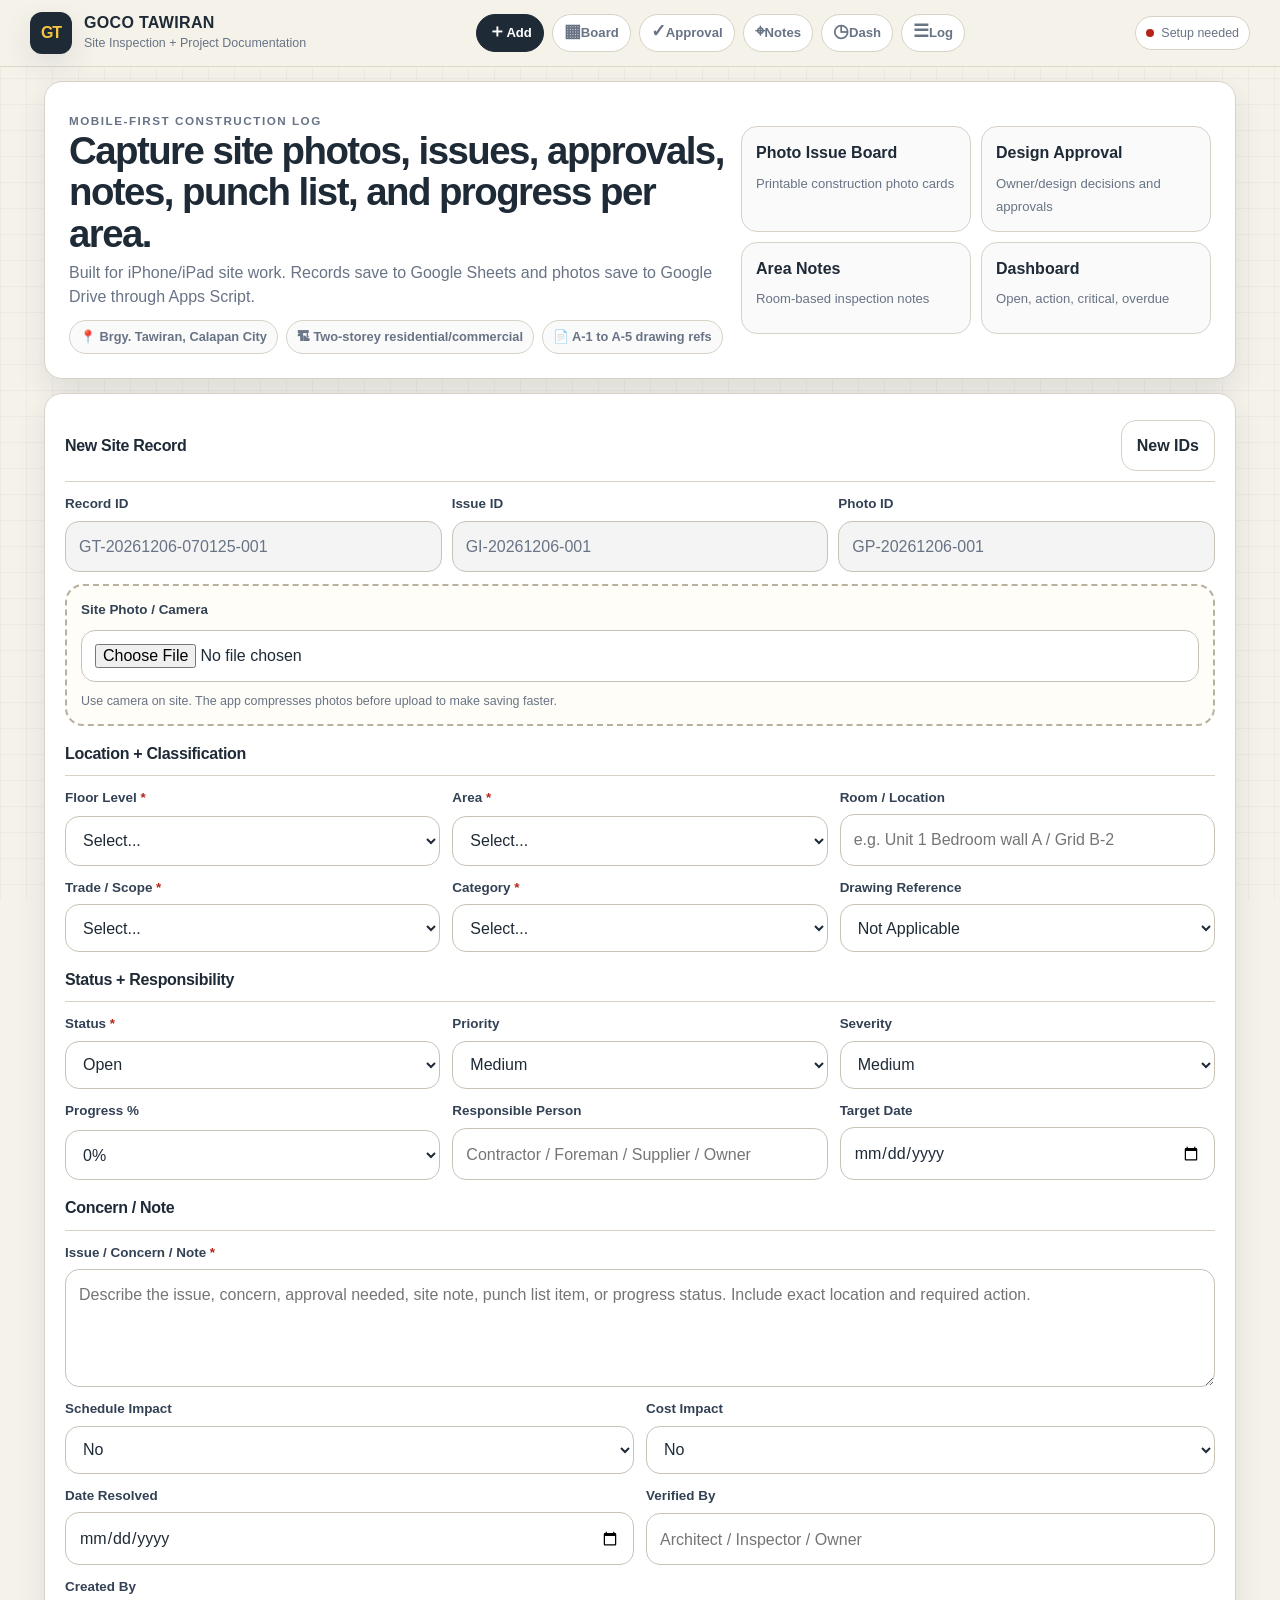
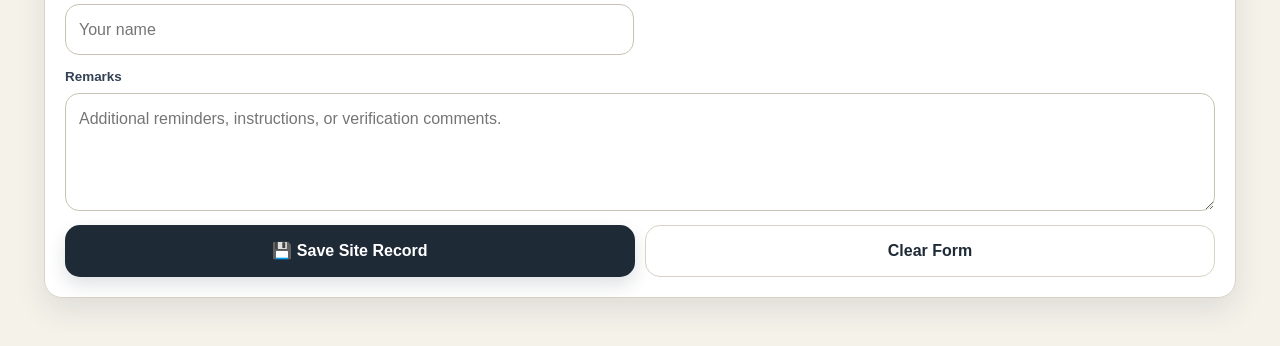
==== index.html @ 8602b025 "Add files via upload" ====
<!doctype html>
<html lang="en">
<head>
  <meta charset="utf-8">
  <meta name="viewport" content="width=device-width, initial-scale=1, viewport-fit=cover">
  <meta name="theme-color" content="#1f2a37">
  <title>GOCO TAWIRAN | Site Inspection</title>
  <link rel="manifest" href="manifest.json">
  <link rel="apple-touch-icon" href="icon-192.png">
  <link rel="stylesheet" href="style.css">
  <script defer src="config.js"></script>
  <script defer src="app.js"></script>
</head>
<body data-page="home">
  <div class="topbar">
    <div class="topbar-inner">
      <div class="brand-block">
        <div class="logo-mark">GT</div>
        <div>
          <h1 class="brand-title">GOCO TAWIRAN</h1>
          <p class="brand-subtitle">Site Inspection + Project Documentation</p>
        </div>
      </div>
      <nav class="desktop-nav" data-nav></nav>
      <div class="sync-pill" data-sync-pill><span class="sync-dot"></span><span data-sync-label>Checking</span></div>
    </div>
  </div>

  <main class="app-shell">
    <section class="hero-card">
      <div>
        <p class="hero-eyebrow">Mobile-first construction log</p>
        <h2>Capture site photos, issues, approvals, notes, punch list, and progress per area.</h2>
        <p>Built for iPhone/iPad site work. Records save to Google Sheets and photos save to Google Drive through Apps Script.</p>
        <div class="project-tags">
          <span class="tag">📍 Brgy. Tawiran, Calapan City</span>
          <span class="tag">🏗 Two-storey residential/commercial</span>
          <span class="tag">📄 A-1 to A-5 drawing refs</span>
        </div>
      </div>
      <div class="quick-actions">
        <a class="quick-card" href="board.html"><strong>Photo Issue Board</strong><span>Printable construction photo cards</span></a>
        <a class="quick-card" href="design-approval.html"><strong>Design Approval</strong><span>Owner/design decisions and approvals</span></a>
        <a class="quick-card" href="area-notes.html"><strong>Area Notes</strong><span>Room-based inspection notes</span></a>
        <a class="quick-card" href="dashboard.html"><strong>Dashboard</strong><span>Open, action, critical, overdue</span></a>
      </div>
    </section>

    <form id="inspectionForm" class="form-card" autocomplete="on">
      <div class="form-section-title">
        <h3>New Site Record</h3>
        <button type="button" class="btn secondary" id="refreshIdsBtn">New IDs</button>
      </div>

      <div class="id-grid">
        <div class="field">
          <label for="recordId">Record ID</label>
          <input id="recordId" name="Record ID" readonly>
        </div>
        <div class="field">
          <label for="issueId">Issue ID</label>
          <input id="issueId" name="Issue ID" readonly>
        </div>
        <div class="field">
          <label for="photoId">Photo ID</label>
          <input id="photoId" name="Photo ID" readonly>
        </div>
      </div>

      <div class="photo-box" style="margin-top:12px;">
        <div class="field photo-input-wrap">
          <label for="photoFile">Site Photo / Camera</label>
          <input id="photoFile" name="photoFile" type="file" accept="image/*" capture="environment">
          <div class="help-text">Use camera on site. The app compresses photos before upload to make saving faster.</div>
          <div class="photo-preview" id="photoPreview"></div>
        </div>
      </div>

      <div class="form-section-title" style="margin-top:16px;">
        <h3>Location + Classification</h3>
      </div>

      <div class="form-grid three">
        <div class="field">
          <label class="required" for="floorLevel">Floor Level</label>
          <select id="floorLevel" name="Floor Level" data-options="floorLevels" required></select>
        </div>
        <div class="field">
          <label class="required" for="area">Area</label>
          <select id="area" name="Area" data-options="areas" required></select>
        </div>
        <div class="field">
          <label for="roomLocation">Room / Location</label>
          <input id="roomLocation" name="Room / Location" placeholder="e.g. Unit 1 Bedroom wall A / Grid B-2">
        </div>
        <div class="field">
          <label class="required" for="tradeScope">Trade / Scope</label>
          <select id="tradeScope" name="Trade / Scope" data-options="trades" required></select>
        </div>
        <div class="field">
          <label class="required" for="category">Category</label>
          <select id="category" name="Category" data-options="categories" required></select>
        </div>
        <div class="field">
          <label for="drawingReference">Drawing Reference</label>
          <select id="drawingReference" name="Drawing Reference" data-options="drawingRefs"></select>
        </div>
      </div>

      <div class="form-section-title" style="margin-top:16px;">
        <h3>Status + Responsibility</h3>
      </div>

      <div class="form-grid three">
        <div class="field">
          <label class="required" for="status">Status</label>
          <select id="status" name="Status" data-options="statuses" required></select>
        </div>
        <div class="field">
          <label for="priority">Priority</label>
          <select id="priority" name="Priority" data-options="prioritySeverity"></select>
        </div>
        <div class="field">
          <label for="severity">Severity</label>
          <select id="severity" name="Severity" data-options="prioritySeverity"></select>
        </div>
        <div class="field">
          <label for="progressPercent">Progress %</label>
          <select id="progressPercent" name="Progress %" data-options="progress"></select>
        </div>
        <div class="field">
          <label for="responsiblePerson">Responsible Person</label>
          <input id="responsiblePerson" name="Responsible Person" placeholder="Contractor / Foreman / Supplier / Owner">
        </div>
        <div class="field">
          <label for="targetDate">Target Date</label>
          <input id="targetDate" name="Target Date" type="date">
        </div>
      </div>

      <div class="form-section-title" style="margin-top:16px;">
        <h3>Concern / Note</h3>
      </div>

      <div class="form-grid">
        <div class="field full">
          <label class="required" for="issueNote">Issue / Concern / Note</label>
          <textarea id="issueNote" name="Issue / Concern / Note" required placeholder="Describe the issue, concern, approval needed, site note, punch list item, or progress status. Include exact location and required action."></textarea>
        </div>
        <div class="field">
          <label for="scheduleImpact">Schedule Impact</label>
          <select id="scheduleImpact" name="Schedule Impact">
            <option value="No">No</option>
            <option value="Yes">Yes</option>
            <option value="Potential">Potential</option>
          </select>
        </div>
        <div class="field">
          <label for="costImpact">Cost Impact</label>
          <select id="costImpact" name="Cost Impact">
            <option value="No">No</option>
            <option value="Yes">Yes</option>
            <option value="Potential">Potential</option>
          </select>
        </div>
        <div class="field">
          <label for="dateResolved">Date Resolved</label>
          <input id="dateResolved" name="Date Resolved" type="date">
        </div>
        <div class="field">
          <label for="verifiedBy">Verified By</label>
          <input id="verifiedBy" name="Verified By" placeholder="Architect / Inspector / Owner">
        </div>
        <div class="field">
          <label for="createdBy">Created By</label>
          <input id="createdBy" name="Created By" placeholder="Your name">
        </div>
        <div class="field full">
          <label for="remarks">Remarks</label>
          <textarea id="remarks" name="Remarks" placeholder="Additional reminders, instructions, or verification comments."></textarea>
        </div>
      </div>

      <div class="button-row">
        <button id="saveBtn" class="btn" type="submit">💾 Save Site Record</button>
        <button id="resetBtn" class="btn secondary" type="button">Clear Form</button>
      </div>

      <div id="formNotice" class="notice"></div>
    </form>
  </main>

  <nav class="bottom-nav" data-bottom-nav></nav>
</body>
</html>
---- style.css ----
:root {
  --bg: #f5f2ea;
  --panel: #ffffff;
  --panel-2: #fafafa;
  --text: #1f2a37;
  --muted: #687385;
  --line: #d7d2c5;
  --brand: #1f2a37;
  --brand-2: #334155;
  --accent: #f5c542;
  --danger: #b42318;
  --warning: #b54708;
  --success: #027a48;
  --info: #175cd3;
  --shadow: 0 12px 30px rgba(31, 42, 55, 0.10);
  --radius: 18px;
}

* { box-sizing: border-box; }

html { scroll-behavior: smooth; }

body {
  margin: 0;
  font-family: -apple-system, BlinkMacSystemFont, "Segoe UI", Roboto, Arial, sans-serif;
  background: var(--bg);
  color: var(--text);
  line-height: 1.45;
  -webkit-font-smoothing: antialiased;
}

body::before {
  content: "";
  position: fixed;
  inset: 0;
  pointer-events: none;
  background:
    linear-gradient(rgba(31, 42, 55, 0.035) 1px, transparent 1px),
    linear-gradient(90deg, rgba(31, 42, 55, 0.035) 1px, transparent 1px);
  background-size: 26px 26px;
  z-index: -1;
}

a { color: inherit; }

.app-shell {
  max-width: 1220px;
  margin: 0 auto;
  padding: 14px 14px 92px;
}

.topbar {
  position: sticky;
  top: 0;
  z-index: 10;
  margin: -14px -14px 14px;
  padding: 12px 14px;
  background: rgba(245, 242, 234, 0.92);
  backdrop-filter: blur(18px);
  border-bottom: 1px solid rgba(215, 210, 197, 0.8);
}

.topbar-inner {
  max-width: 1220px;
  margin: 0 auto;
  display: flex;
  align-items: center;
  justify-content: space-between;
  gap: 12px;
}

.brand-block {
  display: flex;
  align-items: center;
  gap: 12px;
  min-width: 0;
}

.logo-mark {
  width: 42px;
  height: 42px;
  border-radius: 12px;
  background: var(--brand);
  color: var(--accent);
  display: grid;
  place-items: center;
  font-weight: 900;
  letter-spacing: -1px;
  box-shadow: var(--shadow);
  flex: 0 0 auto;
}

.brand-title {
  margin: 0;
  font-size: 1rem;
  line-height: 1.1;
  letter-spacing: 0.02em;
}

.brand-subtitle {
  margin: 3px 0 0;
  color: var(--muted);
  font-size: 0.78rem;
  white-space: nowrap;
  overflow: hidden;
  text-overflow: ellipsis;
}

.sync-pill {
  display: inline-flex;
  align-items: center;
  gap: 7px;
  border: 1px solid var(--line);
  border-radius: 999px;
  padding: 7px 10px;
  background: var(--panel);
  color: var(--muted);
  font-size: 0.78rem;
  white-space: nowrap;
}

.sync-dot {
  width: 8px;
  height: 8px;
  border-radius: 99px;
  background: var(--warning);
}

.sync-pill.online .sync-dot { background: var(--success); }
.sync-pill.offline .sync-dot { background: var(--danger); }

.hero-card,
.form-card,
.panel,
.stat-card,
.issue-card,
.note-card,
.approval-card {
  background: var(--panel);
  border: 1px solid var(--line);
  border-radius: var(--radius);
  box-shadow: var(--shadow);
}

.hero-card {
  padding: 18px;
  margin-bottom: 14px;
  display: grid;
  gap: 14px;
}

.hero-eyebrow {
  text-transform: uppercase;
  font-size: 0.73rem;
  letter-spacing: 0.13em;
  font-weight: 800;
  color: var(--warning);
  margin: 0 0 6px;
}

.hero-card h2,
.page-heading h2 {
  margin: 0;
  font-size: clamp(1.42rem, 4.5vw, 2.4rem);
  line-height: 1.08;
  letter-spacing: -0.04em;
}

.hero-card p,
.page-heading p {
  margin: 7px 0 0;
  color: var(--muted);
}

.project-tags {
  display: flex;
  flex-wrap: wrap;
  gap: 8px;
  margin-top: 12px;
}

.tag {
  display: inline-flex;
  align-items: center;
  gap: 6px;
  border: 1px solid var(--line);
  border-radius: 999px;
  padding: 7px 10px;
  background: var(--panel-2);
  color: var(--muted);
  font-size: 0.8rem;
  font-weight: 700;
}

.quick-actions {
  display: grid;
  grid-template-columns: repeat(2, minmax(0, 1fr));
  gap: 10px;
}

.quick-card {
  display: block;
  text-decoration: none;
  padding: 14px;
  border-radius: 16px;
  border: 1px solid var(--line);
  background: var(--panel-2);
  min-height: 92px;
}

.quick-card strong { display: block; margin-bottom: 6px; }
.quick-card span { color: var(--muted); font-size: 0.82rem; }

.form-card { padding: 14px; }

.form-section-title {
  display: flex;
  justify-content: space-between;
  gap: 12px;
  align-items: center;
  margin: 6px 0 12px;
  padding-bottom: 10px;
  border-bottom: 1px solid var(--line);
}

.form-section-title h3 {
  margin: 0;
  font-size: 1rem;
  letter-spacing: -0.02em;
}

.form-grid {
  display: grid;
  grid-template-columns: 1fr;
  gap: 12px;
}

.field {
  display: grid;
  gap: 7px;
}

label {
  color: var(--brand-2);
  font-weight: 800;
  font-size: 0.84rem;
}

input,
select,
textarea,
button {
  font: inherit;
}

input,
select,
textarea {
  width: 100%;
  border: 1px solid #c9c3b6;
  background: #fff;
  color: var(--text);
  border-radius: 14px;
  padding: 13px 13px;
  font-size: 1rem;
  min-height: 48px;
  outline: none;
}

input:focus,
select:focus,
textarea:focus {
  border-color: var(--brand);
  box-shadow: 0 0 0 4px rgba(31, 42, 55, 0.10);
}

textarea {
  min-height: 118px;
  resize: vertical;
}

input[readonly] {
  background: #f4f4f4;
  color: var(--muted);
}

.help-text {
  color: var(--muted);
  font-size: 0.78rem;
}

.photo-box {
  border: 2px dashed #b9b1a0;
  border-radius: 18px;
  padding: 14px;
  background: #fffdf7;
}

.photo-input-wrap {
  display: grid;
  gap: 10px;
}

.photo-preview {
  display: none;
  width: 100%;
  border-radius: 16px;
  border: 1px solid var(--line);
  overflow: hidden;
  background: var(--panel-2);
}

.photo-preview img {
  display: block;
  width: 100%;
  max-height: 420px;
  object-fit: cover;
}

.id-grid {
  display: grid;
  grid-template-columns: 1fr;
  gap: 10px;
}

.button-row {
  display: grid;
  grid-template-columns: 1fr;
  gap: 10px;
  margin-top: 14px;
}

.btn {
  border: 0;
  border-radius: 15px;
  min-height: 50px;
  padding: 13px 15px;
  background: var(--brand);
  color: white;
  font-weight: 900;
  text-decoration: none;
  display: inline-flex;
  align-items: center;
  justify-content: center;
  gap: 8px;
  cursor: pointer;
  box-shadow: 0 8px 18px rgba(31, 42, 55, 0.14);
}

.btn.secondary {
  background: #fff;
  color: var(--brand);
  border: 1px solid var(--line);
  box-shadow: none;
}

.btn.warning {
  background: var(--accent);
  color: #1b1b1b;
}

.btn.danger {
  background: var(--danger);
}

.btn:disabled {
  opacity: 0.55;
  cursor: not-allowed;
}

.notice {
  display: none;
  margin-top: 12px;
  border-radius: 14px;
  padding: 12px 13px;
  font-weight: 800;
  border: 1px solid var(--line);
  background: #fff;
}

.notice.show { display: block; }
.notice.ok { background: #ecfdf3; color: #027a48; border-color: #abefc6; }
.notice.warn { background: #fffaeb; color: #b54708; border-color: #fedf89; }
.notice.error { background: #fef3f2; color: #b42318; border-color: #fecdca; }

.page-heading {
  display: grid;
  gap: 12px;
  margin-bottom: 14px;
}

.page-actions {
  display: flex;
  flex-wrap: wrap;
  gap: 9px;
}

.filter-panel,
.panel {
  background: var(--panel);
  border: 1px solid var(--line);
  border-radius: var(--radius);
  padding: 12px;
  margin-bottom: 14px;
}

.filter-grid {
  display: grid;
  grid-template-columns: 1fr;
  gap: 10px;
}

.cards-grid {
  display: grid;
  grid-template-columns: 1fr;
  gap: 12px;
}

.issue-card,
.note-card,
.approval-card {
  overflow: hidden;
  break-inside: avoid;
  page-break-inside: avoid;
}

.card-photo {
  background: #e8e4da;
  min-height: 190px;
  display: grid;
  place-items: center;
  color: var(--muted);
  font-weight: 900;
}

.card-photo img {
  width: 100%;
  height: 240px;
  object-fit: cover;
  display: block;
}

.card-body { padding: 12px; }

.card-topline,
.card-meta,
.card-footer {
  display: flex;
  gap: 8px;
  flex-wrap: wrap;
  align-items: center;
}

.card-title {
  margin: 8px 0;
  font-size: 1.05rem;
  line-height: 1.25;
}

.card-note {
  white-space: pre-wrap;
  color: #2f3a4a;
  margin: 8px 0 10px;
}

.meta-item {
  display: inline-flex;
  gap: 5px;
  align-items: center;
  color: var(--muted);
  font-size: 0.78rem;
  font-weight: 700;
}

.badge {
  display: inline-flex;
  align-items: center;
  min-height: 26px;
  border-radius: 999px;
  padding: 4px 8px;
  font-size: 0.75rem;
  font-weight: 900;
  background: #eef2f6;
  color: var(--brand-2);
}

.badge.open { background: #fef3f2; color: #b42318; }
.badge.for-action { background: #fffaeb; color: #b54708; }
.badge.in-progress { background: #eff8ff; color: #175cd3; }
.badge.for-approval { background: #f4f3ff; color: #5925dc; }
.badge.for-verification { background: #ecfdf3; color: #027a48; }
.badge.resolved,
.badge.closed { background: #ecfdf3; color: #027a48; }
.badge.on-hold { background: #f8f9fc; color: #475467; }
.badge.cancelled { background: #f2f4f7; color: #667085; }
.badge.critical,
.badge.high { background: #fef3f2; color: #b42318; }
.badge.medium { background: #fffaeb; color: #b54708; }
.badge.low { background: #ecfdf3; color: #027a48; }

.dashboard-grid {
  display: grid;
  grid-template-columns: repeat(2, minmax(0, 1fr));
  gap: 10px;
  margin-bottom: 14px;
}

.stat-card {
  padding: 14px;
}

.stat-label {
  color: var(--muted);
  font-size: 0.78rem;
  font-weight: 900;
  text-transform: uppercase;
  letter-spacing: 0.05em;
}

.stat-number {
  margin-top: 6px;
  font-size: 2rem;
  font-weight: 950;
  letter-spacing: -0.06em;
}

.bar-list {
  display: grid;
  gap: 10px;
}

.bar-row {
  display: grid;
  gap: 4px;
}

.bar-row-top {
  display: flex;
  justify-content: space-between;
  gap: 8px;
  font-weight: 800;
  font-size: 0.9rem;
}

.bar-track {
  height: 12px;
  border-radius: 999px;
  background: #ece7db;
  overflow: hidden;
}

.bar-fill {
  height: 100%;
  width: var(--w, 0%);
  background: var(--brand);
  border-radius: inherit;
}

.table-wrap {
  width: 100%;
  overflow-x: auto;
  border-radius: var(--radius);
  border: 1px solid var(--line);
  background: var(--panel);
  box-shadow: var(--shadow);
}

table {
  width: 100%;
  border-collapse: collapse;
  min-width: 1100px;
  background: #fff;
}

th,
td {
  border-bottom: 1px solid var(--line);
  padding: 10px;
  vertical-align: top;
  text-align: left;
  font-size: 0.84rem;
}

th {
  position: sticky;
  top: 0;
  background: var(--brand);
  color: #fff;
  z-index: 1;
  white-space: nowrap;
}

td img {
  width: 84px;
  height: 64px;
  object-fit: cover;
  border-radius: 10px;
}

.empty-state {
  padding: 24px;
  text-align: center;
  color: var(--muted);
  border: 1px dashed #b9b1a0;
  border-radius: var(--radius);
  background: rgba(255, 255, 255, 0.6);
}

.bottom-nav {
  position: fixed;
  z-index: 20;
  left: 0;
  right: 0;
  bottom: 0;
  background: rgba(255, 255, 255, 0.96);
  border-top: 1px solid var(--line);
  backdrop-filter: blur(16px);
  display: grid;
  grid-template-columns: repeat(6, 1fr);
  padding: 6px 6px calc(6px + env(safe-area-inset-bottom));
}

.bottom-nav a {
  display: grid;
  place-items: center;
  gap: 3px;
  min-height: 54px;
  text-decoration: none;
  color: var(--muted);
  border-radius: 12px;
  font-size: 0.68rem;
  font-weight: 900;
}

.bottom-nav a.active {
  background: #f0ede4;
  color: var(--brand);
}

.nav-icon { font-size: 1.12rem; line-height: 1; }

.desktop-nav {
  display: none;
  gap: 8px;
  flex-wrap: wrap;
  justify-content: flex-end;
}

.desktop-nav a {
  text-decoration: none;
  border: 1px solid var(--line);
  border-radius: 999px;
  padding: 8px 11px;
  background: var(--panel);
  color: var(--muted);
  font-size: 0.82rem;
  font-weight: 900;
}

.desktop-nav a.active {
  background: var(--brand);
  border-color: var(--brand);
  color: #fff;
}

.required::after {
  content: " *";
  color: var(--danger);
}

@media (min-width: 720px) {
  .app-shell { padding-bottom: 34px; }
  .bottom-nav { display: none; }
  .desktop-nav { display: flex; }
  .hero-card { grid-template-columns: 1.4fr 1fr; align-items: center; padding: 24px; }
  .form-card { padding: 20px; }
  .form-grid { grid-template-columns: repeat(2, minmax(0, 1fr)); }
  .form-grid.three { grid-template-columns: repeat(3, minmax(0, 1fr)); }
  .field.full { grid-column: 1 / -1; }
  .id-grid { grid-template-columns: repeat(3, minmax(0, 1fr)); }
  .button-row { grid-template-columns: 1fr 1fr; }
  .filter-grid { grid-template-columns: repeat(4, minmax(0, 1fr)); }
  .cards-grid { grid-template-columns: repeat(2, minmax(0, 1fr)); }
  .dashboard-grid { grid-template-columns: repeat(4, minmax(0, 1fr)); }
}

@media (min-width: 1040px) {
  .cards-grid { grid-template-columns: repeat(3, minmax(0, 1fr)); }
  .dashboard-grid { grid-template-columns: repeat(5, minmax(0, 1fr)); }
}


/* Construction report card layout - based on site photo board format */
.report-card {
  border-radius: 0;
  border: 1.5px solid #172033;
  box-shadow: 0 10px 24px rgba(15, 23, 42, 0.10);
  background: #fff;
  overflow: hidden;
}

.report-card-title {
  background: #111827;
  color: #fff;
  text-align: center;
  font-weight: 950;
  letter-spacing: 0.02em;
  padding: 8px 10px;
  text-transform: uppercase;
  line-height: 1.1;
}

.report-meta-grid {
  display: grid;
  grid-template-columns: 110px 1fr 110px 1fr;
  border-bottom: 1px solid #c7ccd6;
}

.report-meta-label,
.report-meta-value {
  min-height: 42px;
  padding: 8px 9px;
  display: flex;
  align-items: center;
  border-right: 1px solid #c7ccd6;
  border-bottom: 1px solid #c7ccd6;
  font-size: 0.76rem;
}

.report-meta-label {
  justify-content: center;
  background: #394356;
  color: #fff;
  font-weight: 950;
  text-transform: uppercase;
  text-align: center;
}

.report-meta-value {
  color: #111827;
  font-weight: 850;
  background: #fff;
  word-break: break-word;
}

.report-meta-grid > *:nth-last-child(-n+4) { border-bottom: 0; }
.report-meta-grid > *:nth-child(4n) { border-right: 0; }

.report-photo {
  width: 100%;
  height: 295px;
  background: #f8fafc;
  border-bottom: 2px solid #3b82f6;
  display: grid;
  place-items: center;
  text-decoration: none;
  color: #6b7280;
  font-weight: 950;
  font-size: 1rem;
  text-transform: uppercase;
}

.report-photo img {
  width: 100%;
  height: 100%;
  display: block;
  object-fit: cover;
}

.report-photo-empty {
  border: 2px solid #3b82f6;
  border-left: 0;
  border-right: 0;
}

.report-status-row {
  display: grid;
  grid-template-columns: 1fr 1fr 1fr;
  min-height: 31px;
  border-bottom: 1px solid #c7ccd6;
  text-align: center;
  font-size: 0.74rem;
  font-weight: 950;
}

.report-status-row > div {
  display: flex;
  align-items: center;
  justify-content: center;
  padding: 5px 7px;
  border-right: 1px solid #c7ccd6;
  word-break: break-word;
}

.report-status-row > div:last-child { border-right: 0; }
.report-progress { color: #b42318; background: #fee2e2; }
.report-progress.p-25 { color: #b54708; background: #fef3c7; }
.report-progress.p-50 { color: #175cd3; background: #dbeafe; }
.report-progress.p-75 { color: #027a48; background: #dcfce7; }
.report-progress.p-100 { color: #065f46; background: #bbf7d0; }
.report-status { color: #111827; background: #f3f4f6; text-transform: uppercase; }
.report-status.open { color: #b42318; background: #fee2e2; }
.report-status.for-action { color: #b54708; background: #fef3c7; }
.report-status.in-progress { color: #175cd3; background: #dbeafe; }
.report-status.for-approval { color: #5925dc; background: #ede9fe; }
.report-status.for-verification { color: #027a48; background: #dcfce7; }
.report-status.resolved,
.report-status.closed { color: #065f46; background: #bbf7d0; }
.report-id { background: #e5e7eb; color: #111827; }

.report-subrow {
  display: flex;
  flex-wrap: wrap;
  gap: 8px 14px;
  padding: 7px 10px;
  border-bottom: 1px solid #c7ccd6;
  color: #4b5563;
  font-size: 0.72rem;
}

.report-note-block {
  padding: 10px;
  min-height: 84px;
  background: #fff;
}

.report-note-label {
  color: #6b7280;
  font-size: 0.7rem;
  font-weight: 950;
  text-transform: uppercase;
  margin-bottom: 6px;
}

.report-note-block p {
  margin: 0;
  color: #111827;
  white-space: pre-wrap;
  font-size: 0.9rem;
}

.report-note-block .report-remarks {
  margin-top: 7px;
  color: #374151;
  font-size: 0.82rem;
}

.report-signoff {
  display: grid;
  grid-template-columns: repeat(3, 1fr);
  gap: 0;
  border-top: 1px solid #c7ccd6;
  background: #f9fafb;
  color: #4b5563;
  font-size: 0.7rem;
}

.report-signoff span {
  padding: 7px 8px;
  border-right: 1px solid #c7ccd6;
}

.report-signoff span:last-child { border-right: 0; }

@media (max-width: 520px) {
  .report-meta-grid { grid-template-columns: 106px 1fr; }
  .report-meta-grid > * { border-right: 0; }
  .report-meta-label { justify-content: flex-start; text-align: left; }
  .report-photo { height: 275px; }
  .report-subrow { display: grid; }
  .report-signoff { grid-template-columns: 1fr; }
  .report-signoff span { border-right: 0; border-bottom: 1px solid #c7ccd6; }
  .report-signoff span:last-child { border-bottom: 0; }
}

@media print {
  body {
    background: #fff;
  }
  body::before,
  .topbar,
  .bottom-nav,
  .filter-panel,
  .page-actions,
  .no-print {
    display: none !important;
  }
  .app-shell {
    max-width: none;
    padding: 0;
  }
  .page-heading {
    margin-bottom: 10mm;
  }
  .cards-grid {
    display: grid;
    grid-template-columns: repeat(2, 1fr);
    gap: 6mm;
  }
  .issue-card,
  .note-card,
  .approval-card,
  .panel,
  .stat-card,
  .table-wrap {
    box-shadow: none;
    border-color: #000;
  }
  .report-card {
    box-shadow: none !important;
    border: 1px solid #000 !important;
    break-inside: avoid;
    page-break-inside: avoid;
  }
  .report-card-title { background: #111 !important; color: #fff !important; }
  .report-meta-label { background: #333 !important; color: #fff !important; }
  .report-photo { height: 62mm; }
  .report-note-block { min-height: 28mm; }
  .card-photo img { height: 65mm; }
  .badge { border: 1px solid currentColor; }
  th { background: #000 !important; color: #fff !important; }
}
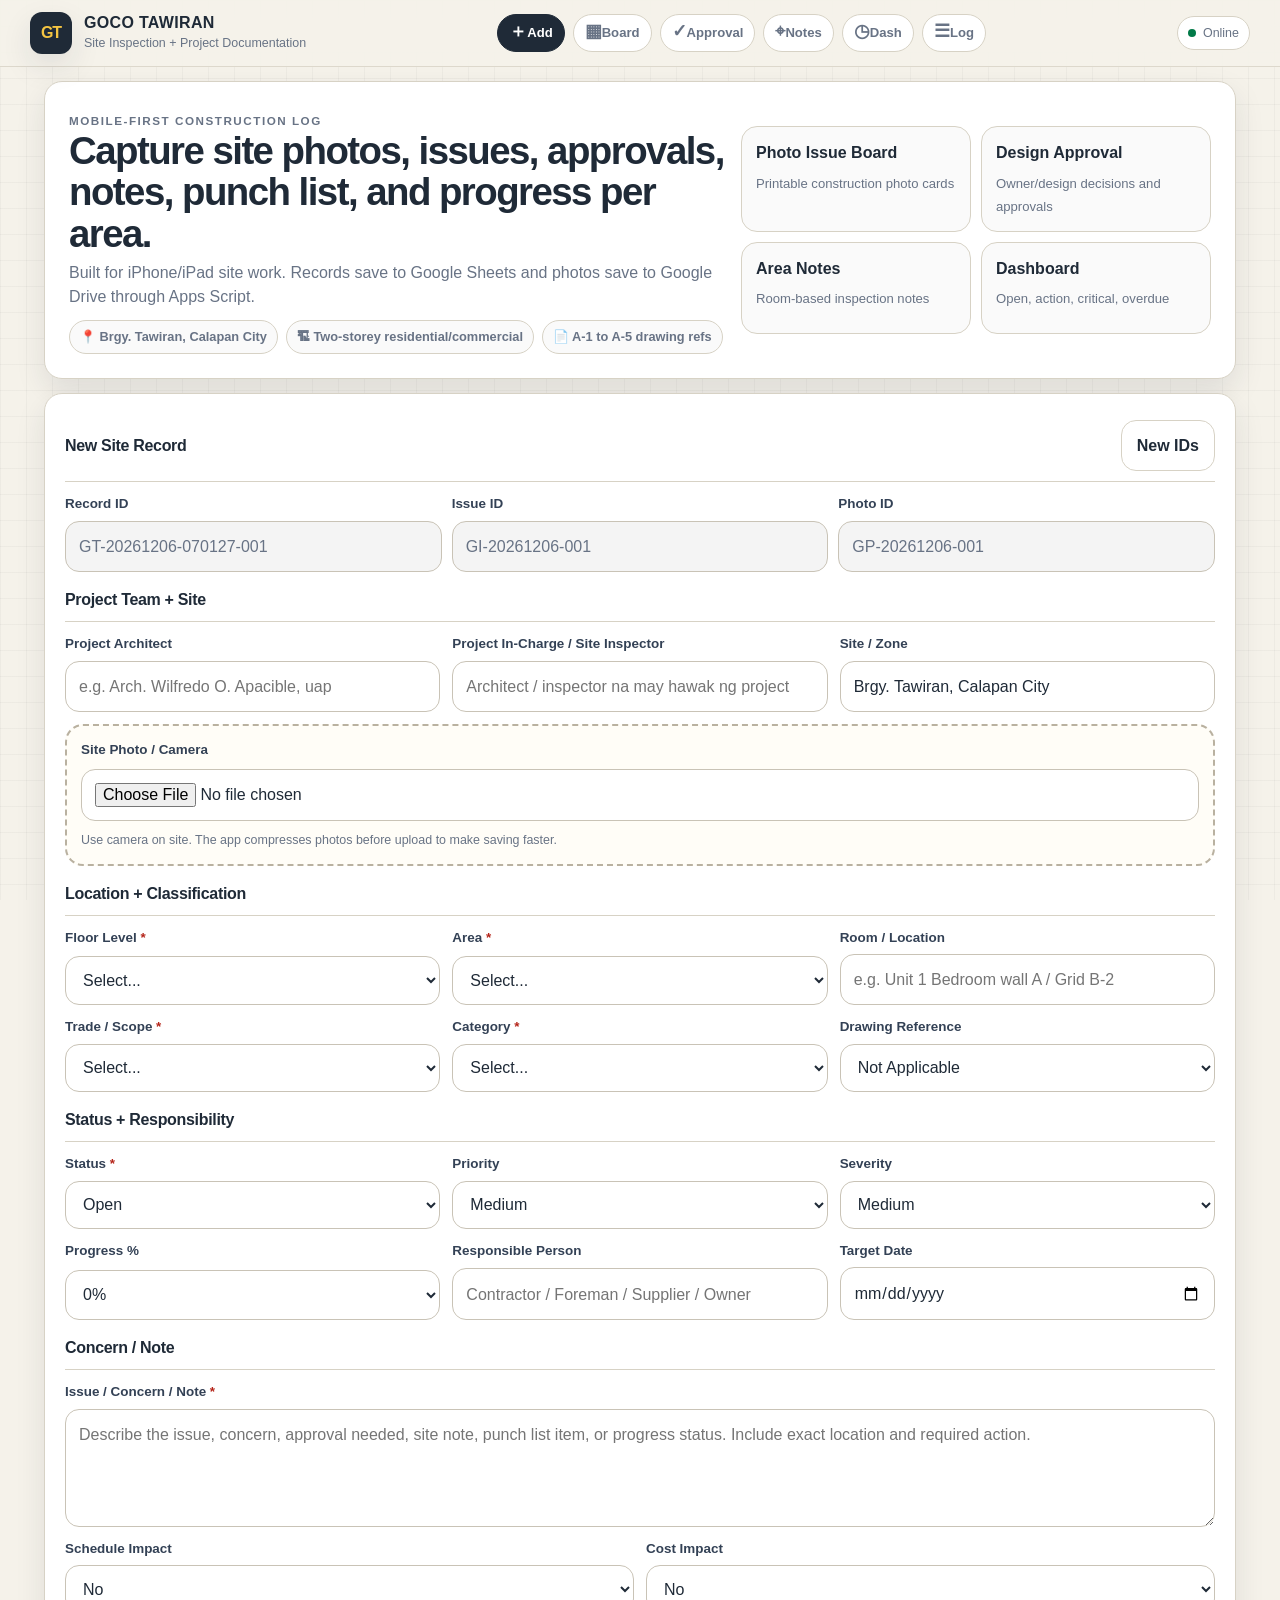
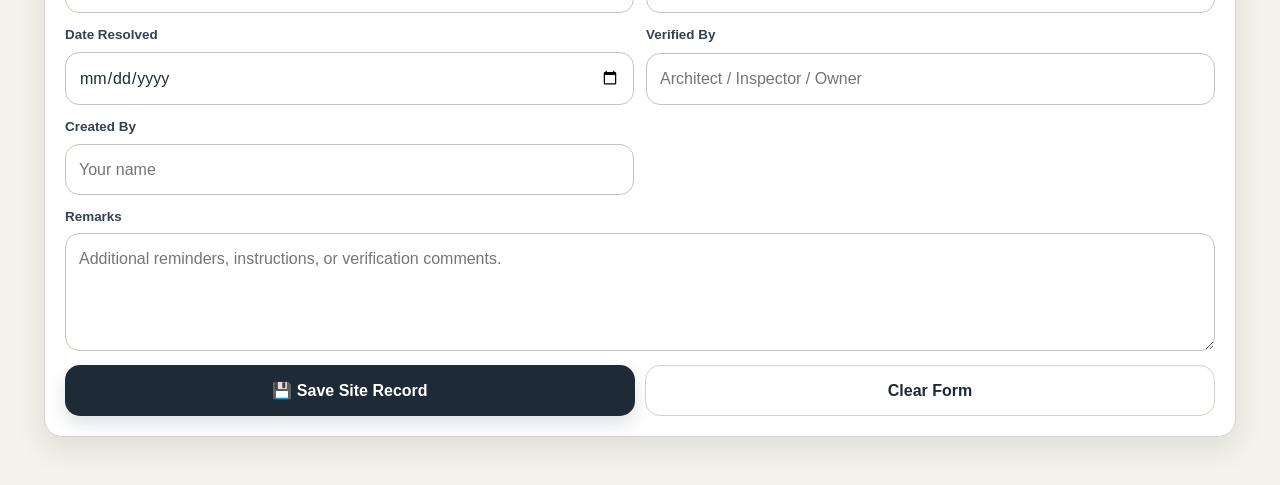
==== commit 110ad49d: "Add files via upload" ====
--- a/index.html
+++ b/index.html
@@ -67,6 +67,25 @@
         </div>
       </div>
 
+      <div class="form-section-title" style="margin-top:16px;">
+        <h3>Project Team + Site</h3>
+      </div>
+
+      <div class="form-grid three">
+        <div class="field">
+          <label for="projectArchitect">Project Architect</label>
+          <input id="projectArchitect" name="Project Architect" placeholder="e.g. Arch. Wilfredo O. Apacible, uap">
+        </div>
+        <div class="field">
+          <label for="projectInCharge">Project In-Charge / Site Inspector</label>
+          <input id="projectInCharge" name="Project In-Charge" placeholder="Architect / inspector na may hawak ng project">
+        </div>
+        <div class="field">
+          <label for="siteZone">Site / Zone</label>
+          <input id="siteZone" name="Site / Zone" placeholder="e.g. Brgy. Tawiran / Main Building / Frontage">
+        </div>
+      </div>
+
       <div class="photo-box" style="margin-top:12px;">
         <div class="field photo-input-wrap">
           <label for="photoFile">Site Photo / Camera</label>
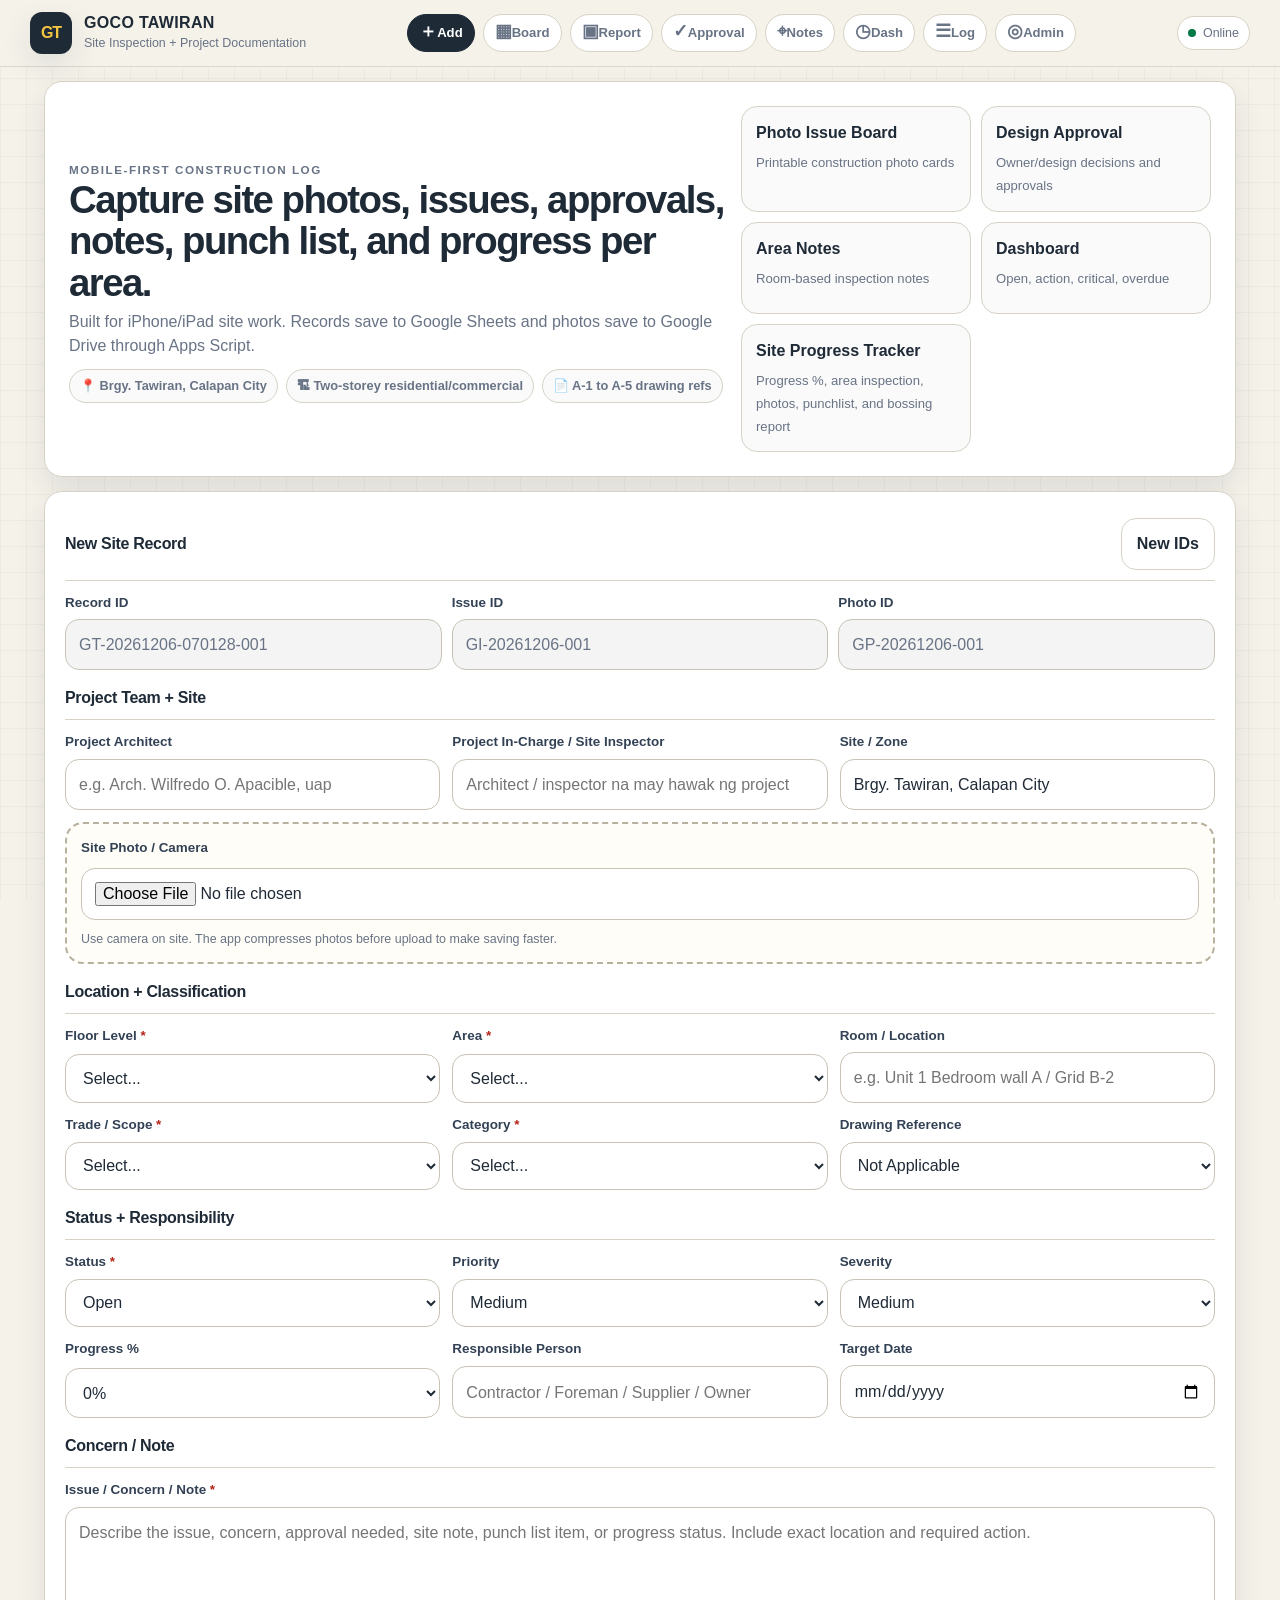
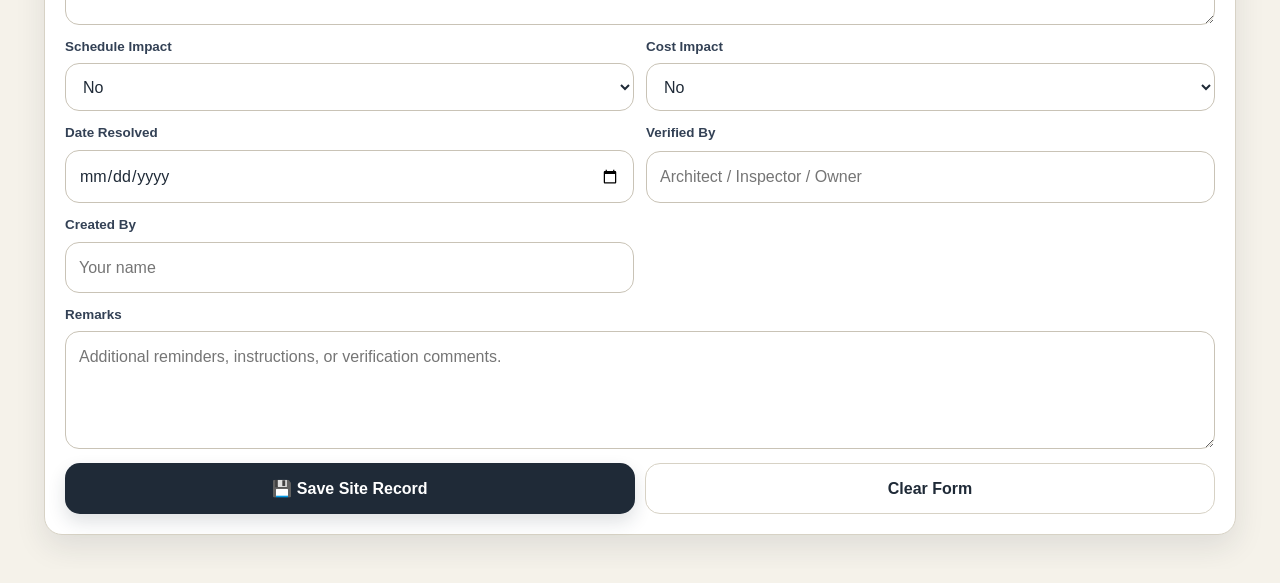
==== commit e8e965d6: "Update index.html" ====
--- a/index.html
+++ b/index.html
@@ -11,6 +11,7 @@
   <script defer src="config.js"></script>
   <script defer src="app.js"></script>
 </head>
+
 <body data-page="home">
   <div class="topbar">
     <div class="topbar-inner">
@@ -21,8 +22,13 @@
           <p class="brand-subtitle">Site Inspection + Project Documentation</p>
         </div>
       </div>
+
       <nav class="desktop-nav" data-nav></nav>
-      <div class="sync-pill" data-sync-pill><span class="sync-dot"></span><span data-sync-label>Checking</span></div>
+
+      <div class="sync-pill" data-sync-pill>
+        <span class="sync-dot"></span>
+        <span data-sync-label>Checking</span>
+      </div>
     </div>
   </div>
 
@@ -32,17 +38,39 @@
         <p class="hero-eyebrow">Mobile-first construction log</p>
         <h2>Capture site photos, issues, approvals, notes, punch list, and progress per area.</h2>
         <p>Built for iPhone/iPad site work. Records save to Google Sheets and photos save to Google Drive through Apps Script.</p>
+
         <div class="project-tags">
           <span class="tag">📍 Brgy. Tawiran, Calapan City</span>
           <span class="tag">🏗 Two-storey residential/commercial</span>
           <span class="tag">📄 A-1 to A-5 drawing refs</span>
         </div>
       </div>
+
       <div class="quick-actions">
-        <a class="quick-card" href="board.html"><strong>Photo Issue Board</strong><span>Printable construction photo cards</span></a>
-        <a class="quick-card" href="design-approval.html"><strong>Design Approval</strong><span>Owner/design decisions and approvals</span></a>
-        <a class="quick-card" href="area-notes.html"><strong>Area Notes</strong><span>Room-based inspection notes</span></a>
-        <a class="quick-card" href="dashboard.html"><strong>Dashboard</strong><span>Open, action, critical, overdue</span></a>
+        <a class="quick-card" href="board.html">
+          <strong>Photo Issue Board</strong>
+          <span>Printable construction photo cards</span>
+        </a>
+
+        <a class="quick-card" href="design-approval.html">
+          <strong>Design Approval</strong>
+          <span>Owner/design decisions and approvals</span>
+        </a>
+
+        <a class="quick-card" href="area-notes.html">
+          <strong>Area Notes</strong>
+          <span>Room-based inspection notes</span>
+        </a>
+
+        <a class="quick-card" href="dashboard.html">
+          <strong>Dashboard</strong>
+          <span>Open, action, critical, overdue</span>
+        </a>
+
+        <a class="quick-card" href="site-progress/index.html">
+          <strong>Site Progress Tracker</strong>
+          <span>Progress %, area inspection, photos, punchlist, and bossing report</span>
+        </a>
       </div>
     </section>
 
@@ -57,10 +85,12 @@
           <label for="recordId">Record ID</label>
           <input id="recordId" name="Record ID" readonly>
         </div>
+
         <div class="field">
           <label for="issueId">Issue ID</label>
           <input id="issueId" name="Issue ID" readonly>
         </div>
+
         <div class="field">
           <label for="photoId">Photo ID</label>
           <input id="photoId" name="Photo ID" readonly>
@@ -76,10 +106,12 @@
           <label for="projectArchitect">Project Architect</label>
           <input id="projectArchitect" name="Project Architect" placeholder="e.g. Arch. Wilfredo O. Apacible, uap">
         </div>
+
         <div class="field">
           <label for="projectInCharge">Project In-Charge / Site Inspector</label>
           <input id="projectInCharge" name="Project In-Charge" placeholder="Architect / inspector na may hawak ng project">
         </div>
+
         <div class="field">
           <label for="siteZone">Site / Zone</label>
           <input id="siteZone" name="Site / Zone" placeholder="e.g. Brgy. Tawiran / Main Building / Frontage">
@@ -104,22 +136,27 @@
           <label class="required" for="floorLevel">Floor Level</label>
           <select id="floorLevel" name="Floor Level" data-options="floorLevels" required></select>
         </div>
+
         <div class="field">
           <label class="required" for="area">Area</label>
           <select id="area" name="Area" data-options="areas" required></select>
         </div>
+
         <div class="field">
           <label for="roomLocation">Room / Location</label>
           <input id="roomLocation" name="Room / Location" placeholder="e.g. Unit 1 Bedroom wall A / Grid B-2">
         </div>
+
         <div class="field">
           <label class="required" for="tradeScope">Trade / Scope</label>
           <select id="tradeScope" name="Trade / Scope" data-options="trades" required></select>
         </div>
+
         <div class="field">
           <label class="required" for="category">Category</label>
           <select id="category" name="Category" data-options="categories" required></select>
         </div>
+
         <div class="field">
           <label for="drawingReference">Drawing Reference</label>
           <select id="drawingReference" name="Drawing Reference" data-options="drawingRefs"></select>
@@ -135,22 +172,27 @@
           <label class="required" for="status">Status</label>
           <select id="status" name="Status" data-options="statuses" required></select>
         </div>
+
         <div class="field">
           <label for="priority">Priority</label>
           <select id="priority" name="Priority" data-options="prioritySeverity"></select>
         </div>
+
         <div class="field">
           <label for="severity">Severity</label>
           <select id="severity" name="Severity" data-options="prioritySeverity"></select>
         </div>
+
         <div class="field">
           <label for="progressPercent">Progress %</label>
           <select id="progressPercent" name="Progress %" data-options="progress"></select>
         </div>
+
         <div class="field">
           <label for="responsiblePerson">Responsible Person</label>
           <input id="responsiblePerson" name="Responsible Person" placeholder="Contractor / Foreman / Supplier / Owner">
         </div>
+
         <div class="field">
           <label for="targetDate">Target Date</label>
           <input id="targetDate" name="Target Date" type="date">
@@ -166,6 +208,7 @@
           <label class="required" for="issueNote">Issue / Concern / Note</label>
           <textarea id="issueNote" name="Issue / Concern / Note" required placeholder="Describe the issue, concern, approval needed, site note, punch list item, or progress status. Include exact location and required action."></textarea>
         </div>
+
         <div class="field">
           <label for="scheduleImpact">Schedule Impact</label>
           <select id="scheduleImpact" name="Schedule Impact">
@@ -174,6 +217,7 @@
             <option value="Potential">Potential</option>
           </select>
         </div>
+
         <div class="field">
           <label for="costImpact">Cost Impact</label>
           <select id="costImpact" name="Cost Impact">
@@ -182,18 +226,22 @@
             <option value="Potential">Potential</option>
           </select>
         </div>
+
         <div class="field">
           <label for="dateResolved">Date Resolved</label>
           <input id="dateResolved" name="Date Resolved" type="date">
         </div>
+
         <div class="field">
           <label for="verifiedBy">Verified By</label>
           <input id="verifiedBy" name="Verified By" placeholder="Architect / Inspector / Owner">
         </div>
+
         <div class="field">
           <label for="createdBy">Created By</label>
           <input id="createdBy" name="Created By" placeholder="Your name">
         </div>
+
         <div class="field full">
           <label for="remarks">Remarks</label>
           <textarea id="remarks" name="Remarks" placeholder="Additional reminders, instructions, or verification comments."></textarea>
--- a/style.css
+++ b/style.css
@@ -920,3 +920,103 @@
   .badge { border: 1px solid currentColor; }
   th { background: #000 !important; color: #fff !important; }
 }
+
+/* v5 login, master admin, and JPG report export */
+.narrow-shell { max-width: 880px; }
+.user-pill {
+  display: inline-flex;
+  align-items: center;
+  gap: 10px;
+  padding: 8px 12px;
+  border: 1px solid var(--line, #d6d3ca);
+  border-radius: 999px;
+  background: #fff;
+  color: var(--ink, #1f2937);
+  text-decoration: none;
+  box-shadow: 0 8px 24px rgba(17,24,39,.06);
+}
+.user-pill strong { display:block; font-size: 13px; line-height: 1; max-width: 110px; white-space: nowrap; overflow: hidden; text-overflow: ellipsis; }
+.user-pill small { display:block; font-size: 11px; color: #6b7280; margin-top: 3px; }
+.user-avatar {
+  width: 30px;
+  height: 30px;
+  border-radius: 999px;
+  background: #1f2a37;
+  color: #ffd166;
+  display: inline-flex;
+  align-items: center;
+  justify-content: center;
+  font-weight: 900;
+  letter-spacing: .03em;
+  flex: 0 0 auto;
+}
+.user-avatar.big { width: 54px; height: 54px; font-size: 20px; }
+.current-user-card {
+  display: flex;
+  gap: 14px;
+  align-items: center;
+  padding: 14px;
+  border: 1px solid #e5e7eb;
+  border-radius: 18px;
+  background: #f8fafc;
+  margin-bottom: 14px;
+}
+.current-user-card h3 { margin: 0 0 4px; }
+.current-user-card p { margin: 3px 0; color: #64748b; }
+.login-panel { margin-bottom: 18px; }
+.one-column { grid-template-columns: 1fr; }
+.report-controls { margin-bottom: 18px; }
+.report-preview {
+  display: grid;
+  grid-template-columns: repeat(auto-fit, minmax(280px, 1fr));
+  gap: 18px;
+  padding-bottom: 110px;
+}
+.report-output-card {
+  background: #fff;
+  border: 1px solid #d6d3ca;
+  border-radius: 20px;
+  padding: 12px;
+  box-shadow: 0 16px 40px rgba(17,24,39,.08);
+}
+.report-output-head {
+  display: flex;
+  justify-content: space-between;
+  gap: 12px;
+  align-items: center;
+  margin-bottom: 10px;
+  color: #111827;
+}
+.report-output-head span {
+  color: #64748b;
+  font-size: 12px;
+  overflow: hidden;
+  text-overflow: ellipsis;
+  white-space: nowrap;
+}
+.report-page-img {
+  width: 100%;
+  display: block;
+  border-radius: 12px;
+  border: 1px solid #e5e7eb;
+  background: #fff;
+  margin-bottom: 10px;
+}
+.error-text { color: #b91c1c; }
+.muted { color: #64748b; }
+
+@media (max-width: 900px) {
+  .desktop-nav { max-width: 48vw; overflow-x: auto; padding-bottom: 2px; }
+  .user-pill span:last-child { display: none; }
+  .bottom-nav { overflow-x: auto; justify-content: flex-start; }
+  .bottom-nav a { min-width: 86px; }
+}
+
+@media print {
+  .topbar, .bottom-nav, .no-print, .filter-panel, .report-controls { display: none !important; }
+  .app-shell { padding: 0 !important; max-width: none !important; }
+  .report-preview { display: block; padding: 0; }
+  .report-output-card { border: 0; box-shadow: none; page-break-after: always; padding: 0; }
+  .report-output-head, .report-output-card .btn { display: none; }
+  .report-page-img { width: 100%; border: 0; border-radius: 0; }
+}
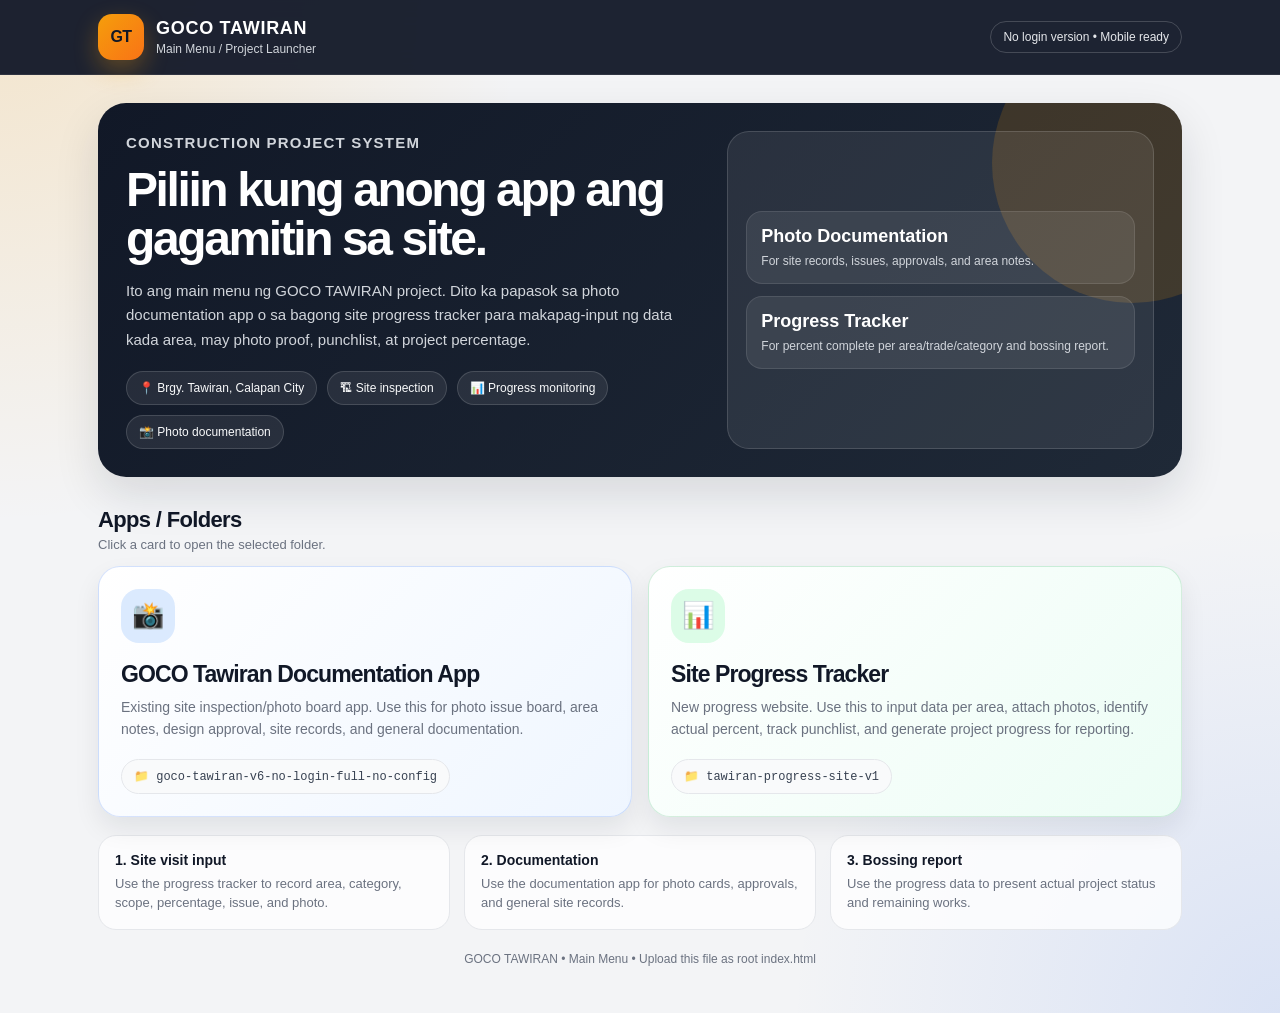
==== commit c90dc51f: "Add files via upload" ====
--- a/index.html
+++ b/index.html
@@ -3,260 +3,444 @@
 <head>
   <meta charset="utf-8">
   <meta name="viewport" content="width=device-width, initial-scale=1, viewport-fit=cover">
-  <meta name="theme-color" content="#1f2a37">
-  <title>GOCO TAWIRAN | Site Inspection</title>
-  <link rel="manifest" href="manifest.json">
-  <link rel="apple-touch-icon" href="icon-192.png">
-  <link rel="stylesheet" href="style.css">
-  <script defer src="config.js"></script>
-  <script defer src="app.js"></script>
+  <meta name="theme-color" content="#111827">
+  <title>GOCO TAWIRAN | Main Menu</title>
+  <style>
+    :root {
+      --bg: #f3f4f6;
+      --card: #ffffff;
+      --ink: #111827;
+      --muted: #6b7280;
+      --line: #e5e7eb;
+      --primary: #1f2a37;
+      --primary-2: #374151;
+      --accent: #f59e0b;
+      --green: #16a34a;
+      --blue: #2563eb;
+      --shadow: 0 18px 45px rgba(17, 24, 39, 0.12);
+      --radius: 22px;
+    }
+
+    * { box-sizing: border-box; }
+
+    body {
+      margin: 0;
+      min-height: 100vh;
+      font-family: -apple-system, BlinkMacSystemFont, "Segoe UI", Roboto, Arial, sans-serif;
+      background:
+        radial-gradient(circle at top left, rgba(245, 158, 11, 0.18), transparent 32%),
+        radial-gradient(circle at bottom right, rgba(37, 99, 235, 0.12), transparent 30%),
+        var(--bg);
+      color: var(--ink);
+    }
+
+    .topbar {
+      position: sticky;
+      top: 0;
+      z-index: 10;
+      background: rgba(17, 24, 39, 0.95);
+      backdrop-filter: blur(14px);
+      color: white;
+      border-bottom: 1px solid rgba(255,255,255,0.08);
+    }
+
+    .topbar-inner {
+      max-width: 1120px;
+      margin: 0 auto;
+      padding: 14px 18px;
+      display: flex;
+      align-items: center;
+      justify-content: space-between;
+      gap: 16px;
+    }
+
+    .brand {
+      display: flex;
+      align-items: center;
+      gap: 12px;
+      min-width: 0;
+    }
+
+    .logo {
+      width: 46px;
+      height: 46px;
+      border-radius: 14px;
+      background: linear-gradient(135deg, var(--accent), #f97316);
+      display: grid;
+      place-items: center;
+      color: #111827;
+      font-weight: 900;
+      letter-spacing: -0.04em;
+      flex: 0 0 auto;
+      box-shadow: 0 10px 24px rgba(245, 158, 11, 0.3);
+    }
+
+    h1 {
+      margin: 0;
+      font-size: 18px;
+      line-height: 1.15;
+      letter-spacing: 0.04em;
+    }
+
+    .subtitle {
+      margin: 3px 0 0;
+      color: #d1d5db;
+      font-size: 12px;
+    }
+
+    .status-pill {
+      border: 1px solid rgba(255,255,255,0.18);
+      border-radius: 999px;
+      padding: 8px 12px;
+      color: #e5e7eb;
+      font-size: 12px;
+      white-space: nowrap;
+    }
+
+    .shell {
+      max-width: 1120px;
+      margin: 0 auto;
+      padding: 28px 18px 48px;
+    }
+
+    .hero {
+      background: linear-gradient(135deg, #111827, #1f2937);
+      color: white;
+      border-radius: 28px;
+      padding: 28px;
+      box-shadow: var(--shadow);
+      display: grid;
+      grid-template-columns: 1.15fr 0.85fr;
+      gap: 24px;
+      overflow: hidden;
+      position: relative;
+    }
+
+    .hero:after {
+      content: "";
+      position: absolute;
+      width: 280px;
+      height: 280px;
+      border-radius: 999px;
+      background: rgba(245, 158, 11, 0.16);
+      right: -90px;
+      top: -80px;
+    }
+
+    .eyebrow {
+      margin: 0 0 10px;
+      color: #fbbf24;
+      font-weight: 800;
+      letter-spacing: 0.08em;
+      text-transform: uppercase;
+      font-size: 12px;
+    }
+
+    .hero h2 {
+      margin: 0;
+      font-size: clamp(28px, 5vw, 48px);
+      line-height: 1.02;
+      letter-spacing: -0.05em;
+      max-width: 780px;
+    }
+
+    .hero p {
+      color: #d1d5db;
+      font-size: 15px;
+      line-height: 1.65;
+      max-width: 720px;
+    }
+
+    .hero-meta {
+      display: flex;
+      flex-wrap: wrap;
+      gap: 10px;
+      margin-top: 18px;
+    }
+
+    .tag {
+      display: inline-flex;
+      align-items: center;
+      gap: 8px;
+      border: 1px solid rgba(255,255,255,0.14);
+      background: rgba(255,255,255,0.08);
+      color: #f9fafb;
+      border-radius: 999px;
+      padding: 9px 12px;
+      font-size: 12px;
+    }
+
+    .hero-panel {
+      position: relative;
+      z-index: 1;
+      background: rgba(255,255,255,0.08);
+      border: 1px solid rgba(255,255,255,0.14);
+      border-radius: 22px;
+      padding: 18px;
+      align-self: stretch;
+      display: grid;
+      align-content: center;
+      gap: 12px;
+    }
+
+    .mini-stat {
+      background: rgba(255,255,255,0.08);
+      border: 1px solid rgba(255,255,255,0.1);
+      border-radius: 16px;
+      padding: 14px;
+    }
+
+    .mini-stat strong {
+      display: block;
+      font-size: 18px;
+      margin-bottom: 4px;
+    }
+
+    .mini-stat span {
+      color: #d1d5db;
+      font-size: 12px;
+    }
+
+    .section-title {
+      display: flex;
+      align-items: end;
+      justify-content: space-between;
+      gap: 14px;
+      margin: 30px 0 14px;
+    }
+
+    .section-title h3 {
+      margin: 0;
+      font-size: 22px;
+      letter-spacing: -0.03em;
+    }
+
+    .section-title p {
+      margin: 4px 0 0;
+      color: var(--muted);
+      font-size: 13px;
+    }
+
+    .menu-grid {
+      display: grid;
+      grid-template-columns: repeat(2, minmax(0, 1fr));
+      gap: 16px;
+    }
+
+    .menu-card {
+      position: relative;
+      display: flex;
+      flex-direction: column;
+      min-height: 220px;
+      padding: 22px;
+      border-radius: var(--radius);
+      background: var(--card);
+      color: var(--ink);
+      text-decoration: none;
+      border: 1px solid var(--line);
+      box-shadow: 0 12px 26px rgba(17, 24, 39, 0.08);
+      transition: transform 0.18s ease, box-shadow 0.18s ease, border-color 0.18s ease;
+      overflow: hidden;
+    }
+
+    .menu-card:hover {
+      transform: translateY(-3px);
+      box-shadow: 0 18px 40px rgba(17, 24, 39, 0.14);
+      border-color: #cbd5e1;
+    }
+
+    .menu-card:active { transform: translateY(0); }
+
+    .menu-card .icon {
+      width: 54px;
+      height: 54px;
+      border-radius: 18px;
+      display: grid;
+      place-items: center;
+      font-size: 26px;
+      background: #f3f4f6;
+      margin-bottom: 18px;
+    }
+
+    .menu-card h4 {
+      margin: 0;
+      font-size: 23px;
+      line-height: 1.15;
+      letter-spacing: -0.04em;
+    }
+
+    .menu-card p {
+      margin: 10px 0 18px;
+      color: var(--muted);
+      line-height: 1.55;
+      font-size: 14px;
+    }
+
+    .menu-card .folder {
+      margin-top: auto;
+      display: inline-flex;
+      align-items: center;
+      width: fit-content;
+      gap: 8px;
+      border-radius: 999px;
+      padding: 9px 12px;
+      background: #f9fafb;
+      color: #374151;
+      border: 1px solid var(--line);
+      font-size: 12px;
+      font-family: ui-monospace, SFMono-Regular, Menlo, Monaco, Consolas, monospace;
+    }
+
+    .menu-card.primary {
+      background: linear-gradient(135deg, #ffffff, #eff6ff);
+      border-color: rgba(37, 99, 235, 0.18);
+    }
+
+    .menu-card.primary .icon { background: #dbeafe; }
+
+    .menu-card.progress {
+      background: linear-gradient(135deg, #ffffff, #ecfdf5);
+      border-color: rgba(22, 163, 74, 0.18);
+    }
+
+    .menu-card.progress .icon { background: #dcfce7; }
+
+    .info-grid {
+      display: grid;
+      grid-template-columns: repeat(3, minmax(0, 1fr));
+      gap: 14px;
+      margin-top: 18px;
+    }
+
+    .info-card {
+      background: rgba(255,255,255,0.78);
+      border: 1px solid var(--line);
+      border-radius: 18px;
+      padding: 16px;
+    }
+
+    .info-card strong {
+      display: block;
+      font-size: 14px;
+      margin-bottom: 6px;
+    }
+
+    .info-card span {
+      color: var(--muted);
+      font-size: 13px;
+      line-height: 1.5;
+    }
+
+    footer {
+      color: var(--muted);
+      text-align: center;
+      font-size: 12px;
+      padding: 22px 10px 0;
+    }
+
+    @media (max-width: 820px) {
+      .topbar-inner { align-items: flex-start; }
+      .status-pill { display: none; }
+      .hero { grid-template-columns: 1fr; padding: 22px; border-radius: 24px; }
+      .menu-grid { grid-template-columns: 1fr; }
+      .info-grid { grid-template-columns: 1fr; }
+      .menu-card { min-height: 190px; }
+    }
+  </style>
 </head>
-
-<body data-page="home">
-  <div class="topbar">
+<body>
+  <header class="topbar">
     <div class="topbar-inner">
-      <div class="brand-block">
-        <div class="logo-mark">GT</div>
+      <div class="brand">
+        <div class="logo">GT</div>
         <div>
-          <h1 class="brand-title">GOCO TAWIRAN</h1>
-          <p class="brand-subtitle">Site Inspection + Project Documentation</p>
+          <h1>GOCO TAWIRAN</h1>
+          <p class="subtitle">Main Menu / Project Launcher</p>
         </div>
       </div>
-
-      <nav class="desktop-nav" data-nav></nav>
-
-      <div class="sync-pill" data-sync-pill>
-        <span class="sync-dot"></span>
-        <span data-sync-label>Checking</span>
-      </div>
+      <div class="status-pill">No login version • Mobile ready</div>
     </div>
-  </div>
-
-  <main class="app-shell">
-    <section class="hero-card">
+  </header>
+
+  <main class="shell">
+    <section class="hero">
       <div>
-        <p class="hero-eyebrow">Mobile-first construction log</p>
-        <h2>Capture site photos, issues, approvals, notes, punch list, and progress per area.</h2>
-        <p>Built for iPhone/iPad site work. Records save to Google Sheets and photos save to Google Drive through Apps Script.</p>
-
-        <div class="project-tags">
+        <p class="eyebrow">Construction project system</p>
+        <h2>Piliin kung anong app ang gagamitin sa site.</h2>
+        <p>
+          Ito ang main menu ng GOCO TAWIRAN project. Dito ka papasok sa photo documentation app
+          o sa bagong site progress tracker para makapag-input ng data kada area, may photo proof,
+          punchlist, at project percentage.
+        </p>
+        <div class="hero-meta">
           <span class="tag">📍 Brgy. Tawiran, Calapan City</span>
-          <span class="tag">🏗 Two-storey residential/commercial</span>
-          <span class="tag">📄 A-1 to A-5 drawing refs</span>
+          <span class="tag">🏗 Site inspection</span>
+          <span class="tag">📊 Progress monitoring</span>
+          <span class="tag">📸 Photo documentation</span>
         </div>
       </div>
 
-      <div class="quick-actions">
-        <a class="quick-card" href="board.html">
-          <strong>Photo Issue Board</strong>
-          <span>Printable construction photo cards</span>
+      <aside class="hero-panel" aria-label="Project notes">
+        <div class="mini-stat">
+          <strong>Photo Documentation</strong>
+          <span>For site records, issues, approvals, and area notes.</span>
+        </div>
+        <div class="mini-stat">
+          <strong>Progress Tracker</strong>
+          <span>For percent complete per area/trade/category and bossing report.</span>
+        </div>
+      </aside>
+    </section>
+
+    <section>
+      <div class="section-title">
+        <div>
+          <h3>Apps / Folders</h3>
+          <p>Click a card to open the selected folder.</p>
+        </div>
+      </div>
+
+      <div class="menu-grid">
+        <a class="menu-card primary" href="goco-tawiran-v6-no-login-full-no-config/index.html">
+          <div class="icon">📸</div>
+          <h4>GOCO Tawiran Documentation App</h4>
+          <p>
+            Existing site inspection/photo board app. Use this for photo issue board, area notes,
+            design approval, site records, and general documentation.
+          </p>
+          <span class="folder">📁 goco-tawiran-v6-no-login-full-no-config</span>
         </a>
 
-        <a class="quick-card" href="design-approval.html">
-          <strong>Design Approval</strong>
-          <span>Owner/design decisions and approvals</span>
+        <a class="menu-card progress" href="tawiran-progress-site-v1/index.html">
+          <div class="icon">📊</div>
+          <h4>Site Progress Tracker</h4>
+          <p>
+            New progress website. Use this to input data per area, attach photos, identify actual percent,
+            track punchlist, and generate project progress for reporting.
+          </p>
+          <span class="folder">📁 tawiran-progress-site-v1</span>
         </a>
-
-        <a class="quick-card" href="area-notes.html">
-          <strong>Area Notes</strong>
-          <span>Room-based inspection notes</span>
-        </a>
-
-        <a class="quick-card" href="dashboard.html">
-          <strong>Dashboard</strong>
-          <span>Open, action, critical, overdue</span>
-        </a>
-
-        <a class="quick-card" href="site-progress/index.html">
-          <strong>Site Progress Tracker</strong>
-          <span>Progress %, area inspection, photos, punchlist, and bossing report</span>
-        </a>
       </div>
     </section>
 
-    <form id="inspectionForm" class="form-card" autocomplete="on">
-      <div class="form-section-title">
-        <h3>New Site Record</h3>
-        <button type="button" class="btn secondary" id="refreshIdsBtn">New IDs</button>
-      </div>
-
-      <div class="id-grid">
-        <div class="field">
-          <label for="recordId">Record ID</label>
-          <input id="recordId" name="Record ID" readonly>
-        </div>
-
-        <div class="field">
-          <label for="issueId">Issue ID</label>
-          <input id="issueId" name="Issue ID" readonly>
-        </div>
-
-        <div class="field">
-          <label for="photoId">Photo ID</label>
-          <input id="photoId" name="Photo ID" readonly>
-        </div>
-      </div>
-
-      <div class="form-section-title" style="margin-top:16px;">
-        <h3>Project Team + Site</h3>
-      </div>
-
-      <div class="form-grid three">
-        <div class="field">
-          <label for="projectArchitect">Project Architect</label>
-          <input id="projectArchitect" name="Project Architect" placeholder="e.g. Arch. Wilfredo O. Apacible, uap">
-        </div>
-
-        <div class="field">
-          <label for="projectInCharge">Project In-Charge / Site Inspector</label>
-          <input id="projectInCharge" name="Project In-Charge" placeholder="Architect / inspector na may hawak ng project">
-        </div>
-
-        <div class="field">
-          <label for="siteZone">Site / Zone</label>
-          <input id="siteZone" name="Site / Zone" placeholder="e.g. Brgy. Tawiran / Main Building / Frontage">
-        </div>
-      </div>
-
-      <div class="photo-box" style="margin-top:12px;">
-        <div class="field photo-input-wrap">
-          <label for="photoFile">Site Photo / Camera</label>
-          <input id="photoFile" name="photoFile" type="file" accept="image/*" capture="environment">
-          <div class="help-text">Use camera on site. The app compresses photos before upload to make saving faster.</div>
-          <div class="photo-preview" id="photoPreview"></div>
-        </div>
-      </div>
-
-      <div class="form-section-title" style="margin-top:16px;">
-        <h3>Location + Classification</h3>
-      </div>
-
-      <div class="form-grid three">
-        <div class="field">
-          <label class="required" for="floorLevel">Floor Level</label>
-          <select id="floorLevel" name="Floor Level" data-options="floorLevels" required></select>
-        </div>
-
-        <div class="field">
-          <label class="required" for="area">Area</label>
-          <select id="area" name="Area" data-options="areas" required></select>
-        </div>
-
-        <div class="field">
-          <label for="roomLocation">Room / Location</label>
-          <input id="roomLocation" name="Room / Location" placeholder="e.g. Unit 1 Bedroom wall A / Grid B-2">
-        </div>
-
-        <div class="field">
-          <label class="required" for="tradeScope">Trade / Scope</label>
-          <select id="tradeScope" name="Trade / Scope" data-options="trades" required></select>
-        </div>
-
-        <div class="field">
-          <label class="required" for="category">Category</label>
-          <select id="category" name="Category" data-options="categories" required></select>
-        </div>
-
-        <div class="field">
-          <label for="drawingReference">Drawing Reference</label>
-          <select id="drawingReference" name="Drawing Reference" data-options="drawingRefs"></select>
-        </div>
-      </div>
-
-      <div class="form-section-title" style="margin-top:16px;">
-        <h3>Status + Responsibility</h3>
-      </div>
-
-      <div class="form-grid three">
-        <div class="field">
-          <label class="required" for="status">Status</label>
-          <select id="status" name="Status" data-options="statuses" required></select>
-        </div>
-
-        <div class="field">
-          <label for="priority">Priority</label>
-          <select id="priority" name="Priority" data-options="prioritySeverity"></select>
-        </div>
-
-        <div class="field">
-          <label for="severity">Severity</label>
-          <select id="severity" name="Severity" data-options="prioritySeverity"></select>
-        </div>
-
-        <div class="field">
-          <label for="progressPercent">Progress %</label>
-          <select id="progressPercent" name="Progress %" data-options="progress"></select>
-        </div>
-
-        <div class="field">
-          <label for="responsiblePerson">Responsible Person</label>
-          <input id="responsiblePerson" name="Responsible Person" placeholder="Contractor / Foreman / Supplier / Owner">
-        </div>
-
-        <div class="field">
-          <label for="targetDate">Target Date</label>
-          <input id="targetDate" name="Target Date" type="date">
-        </div>
-      </div>
-
-      <div class="form-section-title" style="margin-top:16px;">
-        <h3>Concern / Note</h3>
-      </div>
-
-      <div class="form-grid">
-        <div class="field full">
-          <label class="required" for="issueNote">Issue / Concern / Note</label>
-          <textarea id="issueNote" name="Issue / Concern / Note" required placeholder="Describe the issue, concern, approval needed, site note, punch list item, or progress status. Include exact location and required action."></textarea>
-        </div>
-
-        <div class="field">
-          <label for="scheduleImpact">Schedule Impact</label>
-          <select id="scheduleImpact" name="Schedule Impact">
-            <option value="No">No</option>
-            <option value="Yes">Yes</option>
-            <option value="Potential">Potential</option>
-          </select>
-        </div>
-
-        <div class="field">
-          <label for="costImpact">Cost Impact</label>
-          <select id="costImpact" name="Cost Impact">
-            <option value="No">No</option>
-            <option value="Yes">Yes</option>
-            <option value="Potential">Potential</option>
-          </select>
-        </div>
-
-        <div class="field">
-          <label for="dateResolved">Date Resolved</label>
-          <input id="dateResolved" name="Date Resolved" type="date">
-        </div>
-
-        <div class="field">
-          <label for="verifiedBy">Verified By</label>
-          <input id="verifiedBy" name="Verified By" placeholder="Architect / Inspector / Owner">
-        </div>
-
-        <div class="field">
-          <label for="createdBy">Created By</label>
-          <input id="createdBy" name="Created By" placeholder="Your name">
-        </div>
-
-        <div class="field full">
-          <label for="remarks">Remarks</label>
-          <textarea id="remarks" name="Remarks" placeholder="Additional reminders, instructions, or verification comments."></textarea>
-        </div>
-      </div>
-
-      <div class="button-row">
-        <button id="saveBtn" class="btn" type="submit">💾 Save Site Record</button>
-        <button id="resetBtn" class="btn secondary" type="button">Clear Form</button>
-      </div>
-
-      <div id="formNotice" class="notice"></div>
-    </form>
+    <section class="info-grid" aria-label="How to use">
+      <div class="info-card">
+        <strong>1. Site visit input</strong>
+        <span>Use the progress tracker to record area, category, scope, percentage, issue, and photo.</span>
+      </div>
+      <div class="info-card">
+        <strong>2. Documentation</strong>
+        <span>Use the documentation app for photo cards, approvals, and general site records.</span>
+      </div>
+      <div class="info-card">
+        <strong>3. Bossing report</strong>
+        <span>Use the progress data to present actual project status and remaining works.</span>
+      </div>
+    </section>
+
+    <footer>
+      GOCO TAWIRAN • Main Menu • Upload this file as root index.html
+    </footer>
   </main>
-
-  <nav class="bottom-nav" data-bottom-nav></nav>
 </body>
 </html>
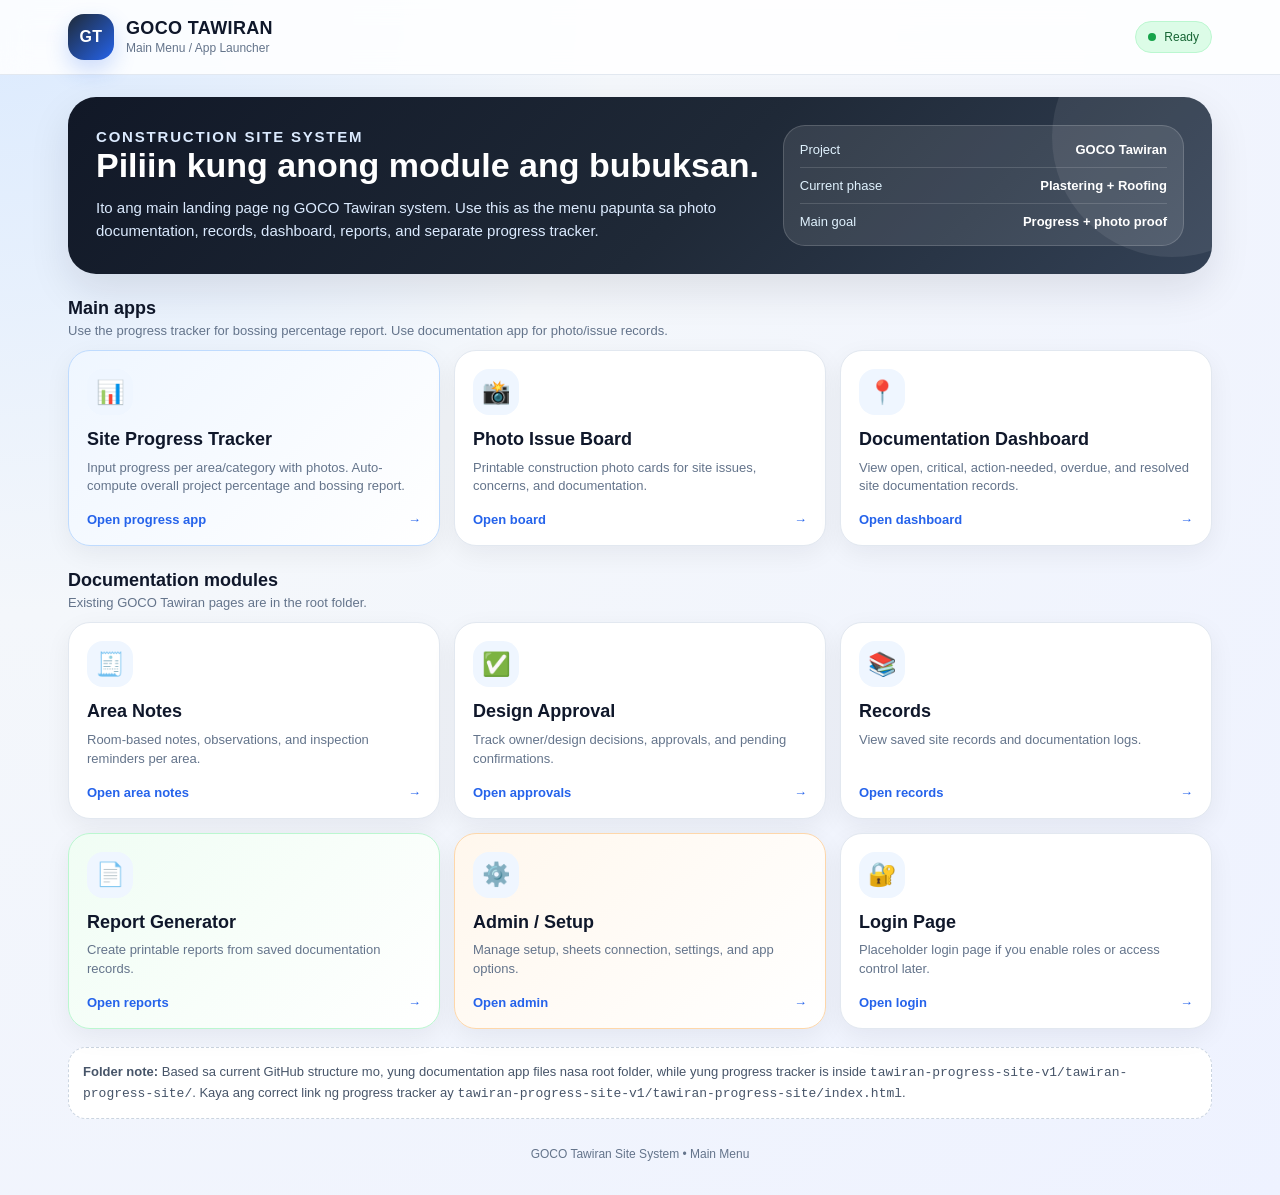
==== commit 5512c881: "Add files via upload" ====
--- a/index.html
+++ b/index.html
@@ -3,349 +3,60 @@
 <head>
   <meta charset="utf-8">
   <meta name="viewport" content="width=device-width, initial-scale=1, viewport-fit=cover">
-  <meta name="theme-color" content="#111827">
+  <meta name="theme-color" content="#0f172a">
   <title>GOCO TAWIRAN | Main Menu</title>
   <style>
-    :root {
-      --bg: #f3f4f6;
-      --card: #ffffff;
-      --ink: #111827;
-      --muted: #6b7280;
-      --line: #e5e7eb;
-      --primary: #1f2a37;
-      --primary-2: #374151;
-      --accent: #f59e0b;
-      --green: #16a34a;
-      --blue: #2563eb;
-      --shadow: 0 18px 45px rgba(17, 24, 39, 0.12);
-      --radius: 22px;
+    :root{
+      --bg:#f4f7fb;
+      --card:#ffffff;
+      --text:#0f172a;
+      --muted:#64748b;
+      --line:#e2e8f0;
+      --primary:#1f2a37;
+      --primary2:#2563eb;
+      --accent:#f59e0b;
+      --ok:#16a34a;
+      --shadow:0 16px 40px rgba(15,23,42,.10);
+      --radius:22px;
     }
-
-    * { box-sizing: border-box; }
-
-    body {
-      margin: 0;
-      min-height: 100vh;
-      font-family: -apple-system, BlinkMacSystemFont, "Segoe UI", Roboto, Arial, sans-serif;
-      background:
-        radial-gradient(circle at top left, rgba(245, 158, 11, 0.18), transparent 32%),
-        radial-gradient(circle at bottom right, rgba(37, 99, 235, 0.12), transparent 30%),
-        var(--bg);
-      color: var(--ink);
-    }
-
-    .topbar {
-      position: sticky;
-      top: 0;
-      z-index: 10;
-      background: rgba(17, 24, 39, 0.95);
-      backdrop-filter: blur(14px);
-      color: white;
-      border-bottom: 1px solid rgba(255,255,255,0.08);
-    }
-
-    .topbar-inner {
-      max-width: 1120px;
-      margin: 0 auto;
-      padding: 14px 18px;
-      display: flex;
-      align-items: center;
-      justify-content: space-between;
-      gap: 16px;
-    }
-
-    .brand {
-      display: flex;
-      align-items: center;
-      gap: 12px;
-      min-width: 0;
-    }
-
-    .logo {
-      width: 46px;
-      height: 46px;
-      border-radius: 14px;
-      background: linear-gradient(135deg, var(--accent), #f97316);
-      display: grid;
-      place-items: center;
-      color: #111827;
-      font-weight: 900;
-      letter-spacing: -0.04em;
-      flex: 0 0 auto;
-      box-shadow: 0 10px 24px rgba(245, 158, 11, 0.3);
-    }
-
-    h1 {
-      margin: 0;
-      font-size: 18px;
-      line-height: 1.15;
-      letter-spacing: 0.04em;
-    }
-
-    .subtitle {
-      margin: 3px 0 0;
-      color: #d1d5db;
-      font-size: 12px;
-    }
-
-    .status-pill {
-      border: 1px solid rgba(255,255,255,0.18);
-      border-radius: 999px;
-      padding: 8px 12px;
-      color: #e5e7eb;
-      font-size: 12px;
-      white-space: nowrap;
-    }
-
-    .shell {
-      max-width: 1120px;
-      margin: 0 auto;
-      padding: 28px 18px 48px;
-    }
-
-    .hero {
-      background: linear-gradient(135deg, #111827, #1f2937);
-      color: white;
-      border-radius: 28px;
-      padding: 28px;
-      box-shadow: var(--shadow);
-      display: grid;
-      grid-template-columns: 1.15fr 0.85fr;
-      gap: 24px;
-      overflow: hidden;
-      position: relative;
-    }
-
-    .hero:after {
-      content: "";
-      position: absolute;
-      width: 280px;
-      height: 280px;
-      border-radius: 999px;
-      background: rgba(245, 158, 11, 0.16);
-      right: -90px;
-      top: -80px;
-    }
-
-    .eyebrow {
-      margin: 0 0 10px;
-      color: #fbbf24;
-      font-weight: 800;
-      letter-spacing: 0.08em;
-      text-transform: uppercase;
-      font-size: 12px;
-    }
-
-    .hero h2 {
-      margin: 0;
-      font-size: clamp(28px, 5vw, 48px);
-      line-height: 1.02;
-      letter-spacing: -0.05em;
-      max-width: 780px;
-    }
-
-    .hero p {
-      color: #d1d5db;
-      font-size: 15px;
-      line-height: 1.65;
-      max-width: 720px;
-    }
-
-    .hero-meta {
-      display: flex;
-      flex-wrap: wrap;
-      gap: 10px;
-      margin-top: 18px;
-    }
-
-    .tag {
-      display: inline-flex;
-      align-items: center;
-      gap: 8px;
-      border: 1px solid rgba(255,255,255,0.14);
-      background: rgba(255,255,255,0.08);
-      color: #f9fafb;
-      border-radius: 999px;
-      padding: 9px 12px;
-      font-size: 12px;
-    }
-
-    .hero-panel {
-      position: relative;
-      z-index: 1;
-      background: rgba(255,255,255,0.08);
-      border: 1px solid rgba(255,255,255,0.14);
-      border-radius: 22px;
-      padding: 18px;
-      align-self: stretch;
-      display: grid;
-      align-content: center;
-      gap: 12px;
-    }
-
-    .mini-stat {
-      background: rgba(255,255,255,0.08);
-      border: 1px solid rgba(255,255,255,0.1);
-      border-radius: 16px;
-      padding: 14px;
-    }
-
-    .mini-stat strong {
-      display: block;
-      font-size: 18px;
-      margin-bottom: 4px;
-    }
-
-    .mini-stat span {
-      color: #d1d5db;
-      font-size: 12px;
-    }
-
-    .section-title {
-      display: flex;
-      align-items: end;
-      justify-content: space-between;
-      gap: 14px;
-      margin: 30px 0 14px;
-    }
-
-    .section-title h3 {
-      margin: 0;
-      font-size: 22px;
-      letter-spacing: -0.03em;
-    }
-
-    .section-title p {
-      margin: 4px 0 0;
-      color: var(--muted);
-      font-size: 13px;
-    }
-
-    .menu-grid {
-      display: grid;
-      grid-template-columns: repeat(2, minmax(0, 1fr));
-      gap: 16px;
-    }
-
-    .menu-card {
-      position: relative;
-      display: flex;
-      flex-direction: column;
-      min-height: 220px;
-      padding: 22px;
-      border-radius: var(--radius);
-      background: var(--card);
-      color: var(--ink);
-      text-decoration: none;
-      border: 1px solid var(--line);
-      box-shadow: 0 12px 26px rgba(17, 24, 39, 0.08);
-      transition: transform 0.18s ease, box-shadow 0.18s ease, border-color 0.18s ease;
-      overflow: hidden;
-    }
-
-    .menu-card:hover {
-      transform: translateY(-3px);
-      box-shadow: 0 18px 40px rgba(17, 24, 39, 0.14);
-      border-color: #cbd5e1;
-    }
-
-    .menu-card:active { transform: translateY(0); }
-
-    .menu-card .icon {
-      width: 54px;
-      height: 54px;
-      border-radius: 18px;
-      display: grid;
-      place-items: center;
-      font-size: 26px;
-      background: #f3f4f6;
-      margin-bottom: 18px;
-    }
-
-    .menu-card h4 {
-      margin: 0;
-      font-size: 23px;
-      line-height: 1.15;
-      letter-spacing: -0.04em;
-    }
-
-    .menu-card p {
-      margin: 10px 0 18px;
-      color: var(--muted);
-      line-height: 1.55;
-      font-size: 14px;
-    }
-
-    .menu-card .folder {
-      margin-top: auto;
-      display: inline-flex;
-      align-items: center;
-      width: fit-content;
-      gap: 8px;
-      border-radius: 999px;
-      padding: 9px 12px;
-      background: #f9fafb;
-      color: #374151;
-      border: 1px solid var(--line);
-      font-size: 12px;
-      font-family: ui-monospace, SFMono-Regular, Menlo, Monaco, Consolas, monospace;
-    }
-
-    .menu-card.primary {
-      background: linear-gradient(135deg, #ffffff, #eff6ff);
-      border-color: rgba(37, 99, 235, 0.18);
-    }
-
-    .menu-card.primary .icon { background: #dbeafe; }
-
-    .menu-card.progress {
-      background: linear-gradient(135deg, #ffffff, #ecfdf5);
-      border-color: rgba(22, 163, 74, 0.18);
-    }
-
-    .menu-card.progress .icon { background: #dcfce7; }
-
-    .info-grid {
-      display: grid;
-      grid-template-columns: repeat(3, minmax(0, 1fr));
-      gap: 14px;
-      margin-top: 18px;
-    }
-
-    .info-card {
-      background: rgba(255,255,255,0.78);
-      border: 1px solid var(--line);
-      border-radius: 18px;
-      padding: 16px;
-    }
-
-    .info-card strong {
-      display: block;
-      font-size: 14px;
-      margin-bottom: 6px;
-    }
-
-    .info-card span {
-      color: var(--muted);
-      font-size: 13px;
-      line-height: 1.5;
-    }
-
-    footer {
-      color: var(--muted);
-      text-align: center;
-      font-size: 12px;
-      padding: 22px 10px 0;
-    }
-
-    @media (max-width: 820px) {
-      .topbar-inner { align-items: flex-start; }
-      .status-pill { display: none; }
-      .hero { grid-template-columns: 1fr; padding: 22px; border-radius: 24px; }
-      .menu-grid { grid-template-columns: 1fr; }
-      .info-grid { grid-template-columns: 1fr; }
-      .menu-card { min-height: 190px; }
-    }
+    *{box-sizing:border-box}
+    html,body{margin:0;min-height:100%;font-family:-apple-system,BlinkMacSystemFont,"Segoe UI",Roboto,Arial,sans-serif;color:var(--text);background:radial-gradient(circle at top left,#dbeafe 0,#f4f7fb 35%,#eef2ff 100%)}
+    a{color:inherit;text-decoration:none}
+    .topbar{position:sticky;top:0;z-index:10;background:rgba(255,255,255,.86);backdrop-filter:blur(14px);border-bottom:1px solid var(--line)}
+    .topbar-inner{max-width:1180px;margin:0 auto;padding:14px 18px;display:flex;align-items:center;justify-content:space-between;gap:14px}
+    .brand{display:flex;align-items:center;gap:12px}
+    .logo{width:46px;height:46px;border-radius:16px;background:linear-gradient(135deg,#1f2a37,#2563eb);display:grid;place-items:center;color:white;font-weight:900;letter-spacing:.5px;box-shadow:0 10px 22px rgba(37,99,235,.22)}
+    h1{font-size:18px;line-height:1.1;margin:0;font-weight:850;letter-spacing:.02em}
+    .sub{font-size:12px;color:var(--muted);margin-top:3px}
+    .pill{display:flex;align-items:center;gap:8px;font-size:12px;color:#166534;background:#dcfce7;border:1px solid #bbf7d0;border-radius:999px;padding:8px 12px;white-space:nowrap}
+    .dot{width:8px;height:8px;border-radius:999px;background:var(--ok)}
+    main{max-width:1180px;margin:0 auto;padding:22px 18px 36px}
+    .hero{background:linear-gradient(135deg,#111827,#1f2937 55%,#334155);color:white;border-radius:28px;padding:28px;display:grid;grid-template-columns:1.25fr .75fr;gap:18px;box-shadow:var(--shadow);overflow:hidden;position:relative}
+    .hero:after{content:"";position:absolute;right:-80px;top:-80px;width:240px;height:240px;border-radius:999px;background:rgba(255,255,255,.08)}
+    .eyebrow{color:#bfdbfe;font-size:12px;text-transform:uppercase;letter-spacing:.12em;font-weight:800;margin:0 0 8px}
+    .hero h2{font-size:34px;line-height:1.05;margin:0 0 12px;max-width:760px}
+    .hero p{color:#dbeafe;margin:0;font-size:15px;line-height:1.55;max-width:780px}
+    .hero-panel{position:relative;z-index:1;background:rgba(255,255,255,.10);border:1px solid rgba(255,255,255,.16);border-radius:22px;padding:16px;align-self:stretch;display:flex;flex-direction:column;justify-content:center;gap:10px}
+    .status-line{display:flex;justify-content:space-between;gap:10px;border-bottom:1px solid rgba(255,255,255,.14);padding-bottom:10px;font-size:13px;color:#e0f2fe}
+    .status-line:last-child{border-bottom:0;padding-bottom:0}
+    .status-line strong{color:white;text-align:right}
+    .section-title{margin:24px 0 12px;display:flex;align-items:end;justify-content:space-between;gap:12px}
+    .section-title h3{margin:0;font-size:18px}
+    .section-title p{margin:4px 0 0;color:var(--muted);font-size:13px}
+    .grid{display:grid;grid-template-columns:repeat(3,minmax(0,1fr));gap:14px}
+    .card{background:var(--card);border:1px solid var(--line);border-radius:var(--radius);padding:18px;box-shadow:0 8px 26px rgba(15,23,42,.06);transition:.18s ease;min-height:164px;display:flex;flex-direction:column;justify-content:space-between;position:relative;overflow:hidden}
+    .card:hover{transform:translateY(-2px);box-shadow:0 16px 34px rgba(15,23,42,.12);border-color:#bfdbfe}
+    .card .icon{width:46px;height:46px;border-radius:16px;background:#eff6ff;display:grid;place-items:center;font-size:23px;margin-bottom:14px}
+    .card h4{margin:0 0 8px;font-size:18px;line-height:1.2}
+    .card p{margin:0;color:var(--muted);font-size:13px;line-height:1.45}
+    .card .go{margin-top:16px;color:var(--primary2);font-size:13px;font-weight:800;display:flex;justify-content:space-between;align-items:center;gap:8px}
+    .card.primary{background:linear-gradient(135deg,#eff6ff,#ffffff);border-color:#bfdbfe}
+    .card.warning{background:linear-gradient(135deg,#fff7ed,#ffffff);border-color:#fed7aa}
+    .card.green{background:linear-gradient(135deg,#f0fdf4,#ffffff);border-color:#bbf7d0}
+    .note{margin-top:18px;background:#fff;border:1px dashed #cbd5e1;border-radius:18px;padding:14px;color:#475569;font-size:13px;line-height:1.55}
+    .footer{color:var(--muted);font-size:12px;text-align:center;margin-top:28px}
+    @media (max-width:900px){.hero{grid-template-columns:1fr}.grid{grid-template-columns:repeat(2,minmax(0,1fr))}.hero h2{font-size:28px}}
+    @media (max-width:640px){.topbar-inner{align-items:flex-start}.pill{display:none}.hero{padding:20px;border-radius:22px}.hero h2{font-size:24px}.grid{grid-template-columns:1fr}.card{min-height:140px}main{padding:16px 12px 28px}.logo{width:42px;height:42px}.section-title{display:block}}
   </style>
 </head>
 <body>
@@ -355,92 +66,131 @@
         <div class="logo">GT</div>
         <div>
           <h1>GOCO TAWIRAN</h1>
-          <p class="subtitle">Main Menu / Project Launcher</p>
+          <div class="sub">Main Menu / App Launcher</div>
         </div>
       </div>
-      <div class="status-pill">No login version • Mobile ready</div>
+      <div class="pill"><span class="dot"></span><span>Ready</span></div>
     </div>
   </header>
 
-  <main class="shell">
+  <main>
     <section class="hero">
       <div>
-        <p class="eyebrow">Construction project system</p>
-        <h2>Piliin kung anong app ang gagamitin sa site.</h2>
-        <p>
-          Ito ang main menu ng GOCO TAWIRAN project. Dito ka papasok sa photo documentation app
-          o sa bagong site progress tracker para makapag-input ng data kada area, may photo proof,
-          punchlist, at project percentage.
-        </p>
-        <div class="hero-meta">
-          <span class="tag">📍 Brgy. Tawiran, Calapan City</span>
-          <span class="tag">🏗 Site inspection</span>
-          <span class="tag">📊 Progress monitoring</span>
-          <span class="tag">📸 Photo documentation</span>
-        </div>
+        <p class="eyebrow">Construction site system</p>
+        <h2>Piliin kung anong module ang bubuksan.</h2>
+        <p>Ito ang main landing page ng GOCO Tawiran system. Use this as the menu papunta sa photo documentation, records, dashboard, reports, and separate progress tracker.</p>
       </div>
-
-      <aside class="hero-panel" aria-label="Project notes">
-        <div class="mini-stat">
-          <strong>Photo Documentation</strong>
-          <span>For site records, issues, approvals, and area notes.</span>
-        </div>
-        <div class="mini-stat">
-          <strong>Progress Tracker</strong>
-          <span>For percent complete per area/trade/category and bossing report.</span>
-        </div>
-      </aside>
-    </section>
-
-    <section>
-      <div class="section-title">
-        <div>
-          <h3>Apps / Folders</h3>
-          <p>Click a card to open the selected folder.</p>
-        </div>
-      </div>
-
-      <div class="menu-grid">
-        <a class="menu-card primary" href="goco-tawiran-v6-no-login-full-no-config/index.html">
-          <div class="icon">📸</div>
-          <h4>GOCO Tawiran Documentation App</h4>
-          <p>
-            Existing site inspection/photo board app. Use this for photo issue board, area notes,
-            design approval, site records, and general documentation.
-          </p>
-          <span class="folder">📁 goco-tawiran-v6-no-login-full-no-config</span>
-        </a>
-
-        <a class="menu-card progress" href="tawiran-progress-site-v1/index.html">
-          <div class="icon">📊</div>
-          <h4>Site Progress Tracker</h4>
-          <p>
-            New progress website. Use this to input data per area, attach photos, identify actual percent,
-            track punchlist, and generate project progress for reporting.
-          </p>
-          <span class="folder">📁 tawiran-progress-site-v1</span>
-        </a>
+      <div class="hero-panel">
+        <div class="status-line"><span>Project</span><strong>GOCO Tawiran</strong></div>
+        <div class="status-line"><span>Current phase</span><strong>Plastering + Roofing</strong></div>
+        <div class="status-line"><span>Main goal</span><strong>Progress + photo proof</strong></div>
       </div>
     </section>
 
-    <section class="info-grid" aria-label="How to use">
-      <div class="info-card">
-        <strong>1. Site visit input</strong>
-        <span>Use the progress tracker to record area, category, scope, percentage, issue, and photo.</span>
+    <div class="section-title">
+      <div>
+        <h3>Main apps</h3>
+        <p>Use the progress tracker for bossing percentage report. Use documentation app for photo/issue records.</p>
       </div>
-      <div class="info-card">
-        <strong>2. Documentation</strong>
-        <span>Use the documentation app for photo cards, approvals, and general site records.</span>
-      </div>
-      <div class="info-card">
-        <strong>3. Bossing report</strong>
-        <span>Use the progress data to present actual project status and remaining works.</span>
-      </div>
+    </div>
+
+    <section class="grid">
+      <a class="card primary" href="tawiran-progress-site-v1/tawiran-progress-site/index.html">
+        <div>
+          <div class="icon">📊</div>
+          <h4>Site Progress Tracker</h4>
+          <p>Input progress per area/category with photos. Auto-compute overall project percentage and bossing report.</p>
+        </div>
+        <div class="go"><span>Open progress app</span><span>→</span></div>
+      </a>
+
+      <a class="card" href="board.html">
+        <div>
+          <div class="icon">📸</div>
+          <h4>Photo Issue Board</h4>
+          <p>Printable construction photo cards for site issues, concerns, and documentation.</p>
+        </div>
+        <div class="go"><span>Open board</span><span>→</span></div>
+      </a>
+
+      <a class="card" href="dashboard.html">
+        <div>
+          <div class="icon">📍</div>
+          <h4>Documentation Dashboard</h4>
+          <p>View open, critical, action-needed, overdue, and resolved site documentation records.</p>
+        </div>
+        <div class="go"><span>Open dashboard</span><span>→</span></div>
+      </a>
     </section>
 
-    <footer>
-      GOCO TAWIRAN • Main Menu • Upload this file as root index.html
-    </footer>
+    <div class="section-title">
+      <div>
+        <h3>Documentation modules</h3>
+        <p>Existing GOCO Tawiran pages are in the root folder.</p>
+      </div>
+    </div>
+
+    <section class="grid">
+      <a class="card" href="area-notes.html">
+        <div>
+          <div class="icon">🧾</div>
+          <h4>Area Notes</h4>
+          <p>Room-based notes, observations, and inspection reminders per area.</p>
+        </div>
+        <div class="go"><span>Open area notes</span><span>→</span></div>
+      </a>
+
+      <a class="card" href="design-approval.html">
+        <div>
+          <div class="icon">✅</div>
+          <h4>Design Approval</h4>
+          <p>Track owner/design decisions, approvals, and pending confirmations.</p>
+        </div>
+        <div class="go"><span>Open approvals</span><span>→</span></div>
+      </a>
+
+      <a class="card" href="records.html">
+        <div>
+          <div class="icon">📚</div>
+          <h4>Records</h4>
+          <p>View saved site records and documentation logs.</p>
+        </div>
+        <div class="go"><span>Open records</span><span>→</span></div>
+      </a>
+
+      <a class="card green" href="report.html">
+        <div>
+          <div class="icon">📄</div>
+          <h4>Report Generator</h4>
+          <p>Create printable reports from saved documentation records.</p>
+        </div>
+        <div class="go"><span>Open reports</span><span>→</span></div>
+      </a>
+
+      <a class="card warning" href="admin.html">
+        <div>
+          <div class="icon">⚙️</div>
+          <h4>Admin / Setup</h4>
+          <p>Manage setup, sheets connection, settings, and app options.</p>
+        </div>
+        <div class="go"><span>Open admin</span><span>→</span></div>
+      </a>
+
+      <a class="card" href="login.html">
+        <div>
+          <div class="icon">🔐</div>
+          <h4>Login Page</h4>
+          <p>Placeholder login page if you enable roles or access control later.</p>
+        </div>
+        <div class="go"><span>Open login</span><span>→</span></div>
+      </a>
+    </section>
+
+    <div class="note">
+      <strong>Folder note:</strong> Based sa current GitHub structure mo, yung documentation app files nasa root folder, while yung progress tracker is inside <code>tawiran-progress-site-v1/tawiran-progress-site/</code>. Kaya ang correct link ng progress tracker ay <code>tawiran-progress-site-v1/tawiran-progress-site/index.html</code>.
+    </div>
+
+    <div class="footer">GOCO Tawiran Site System • Main Menu</div>
   </main>
 </body>
 </html>
